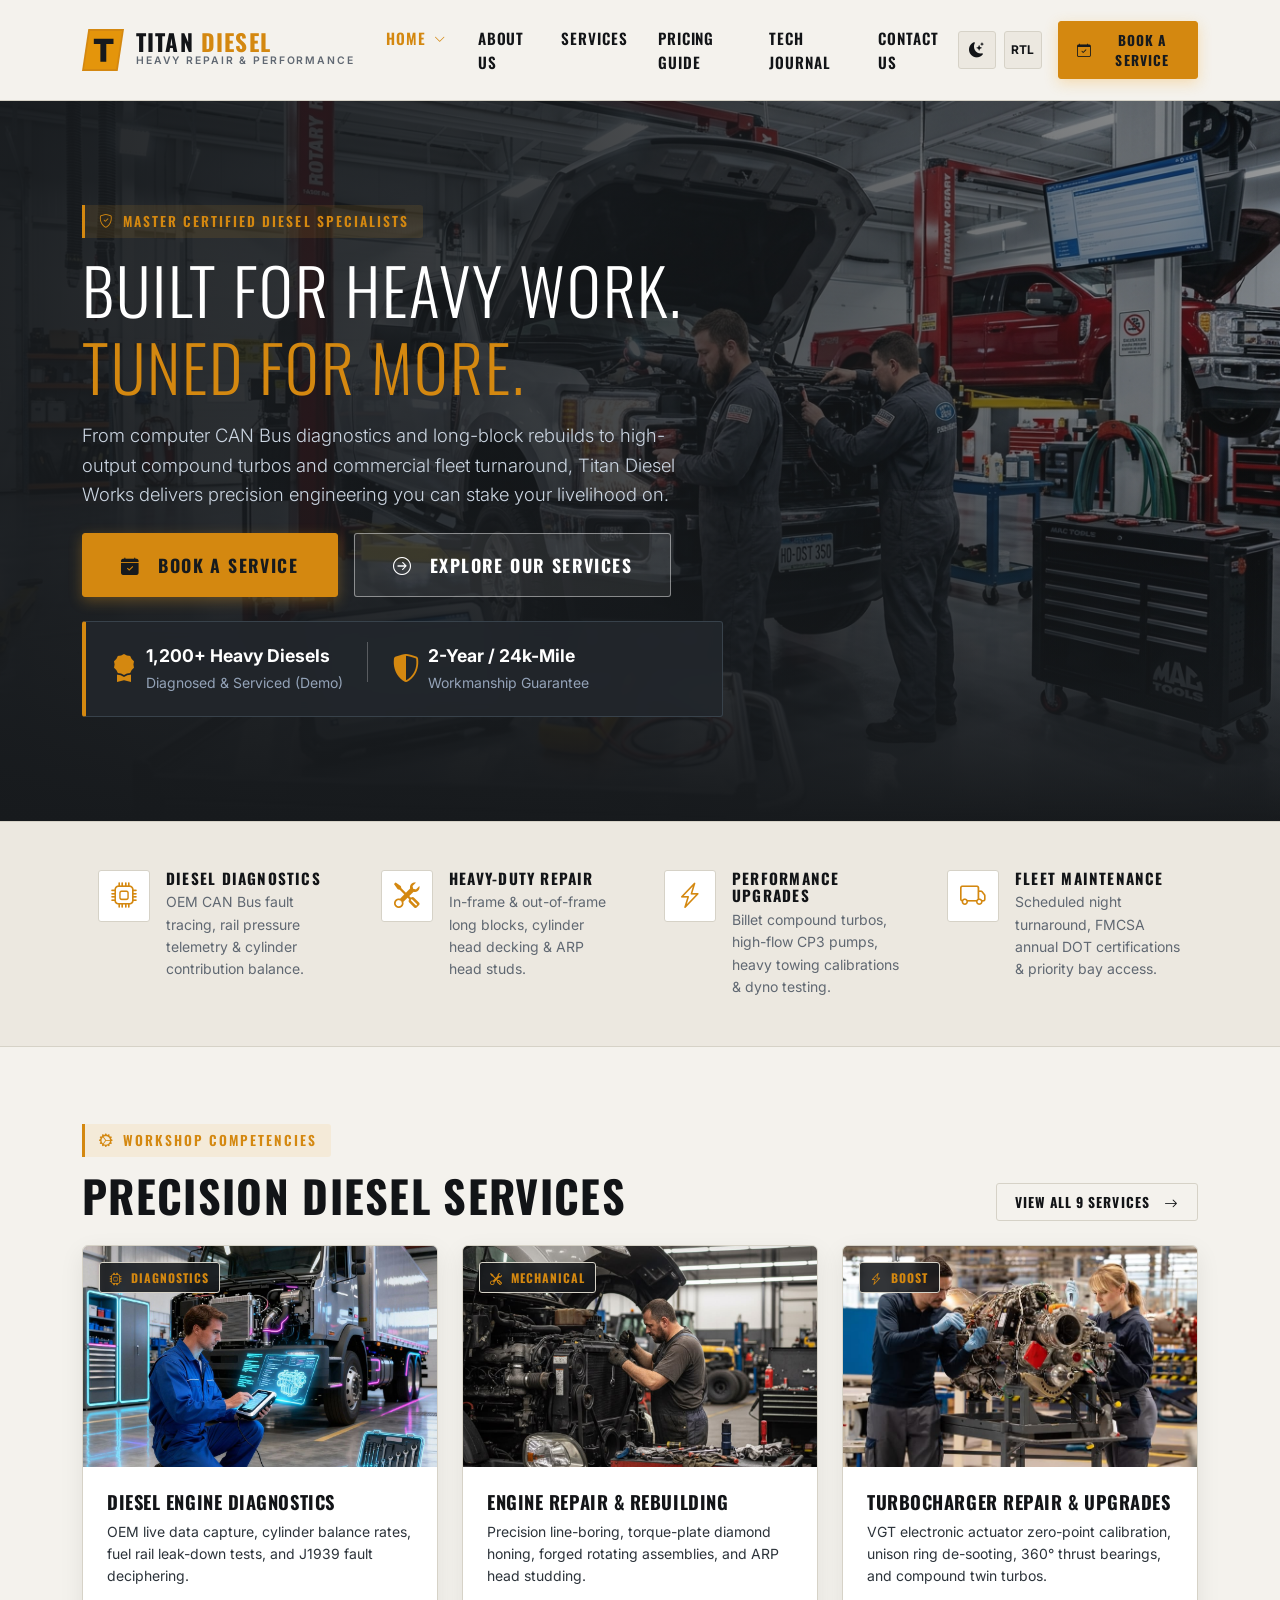
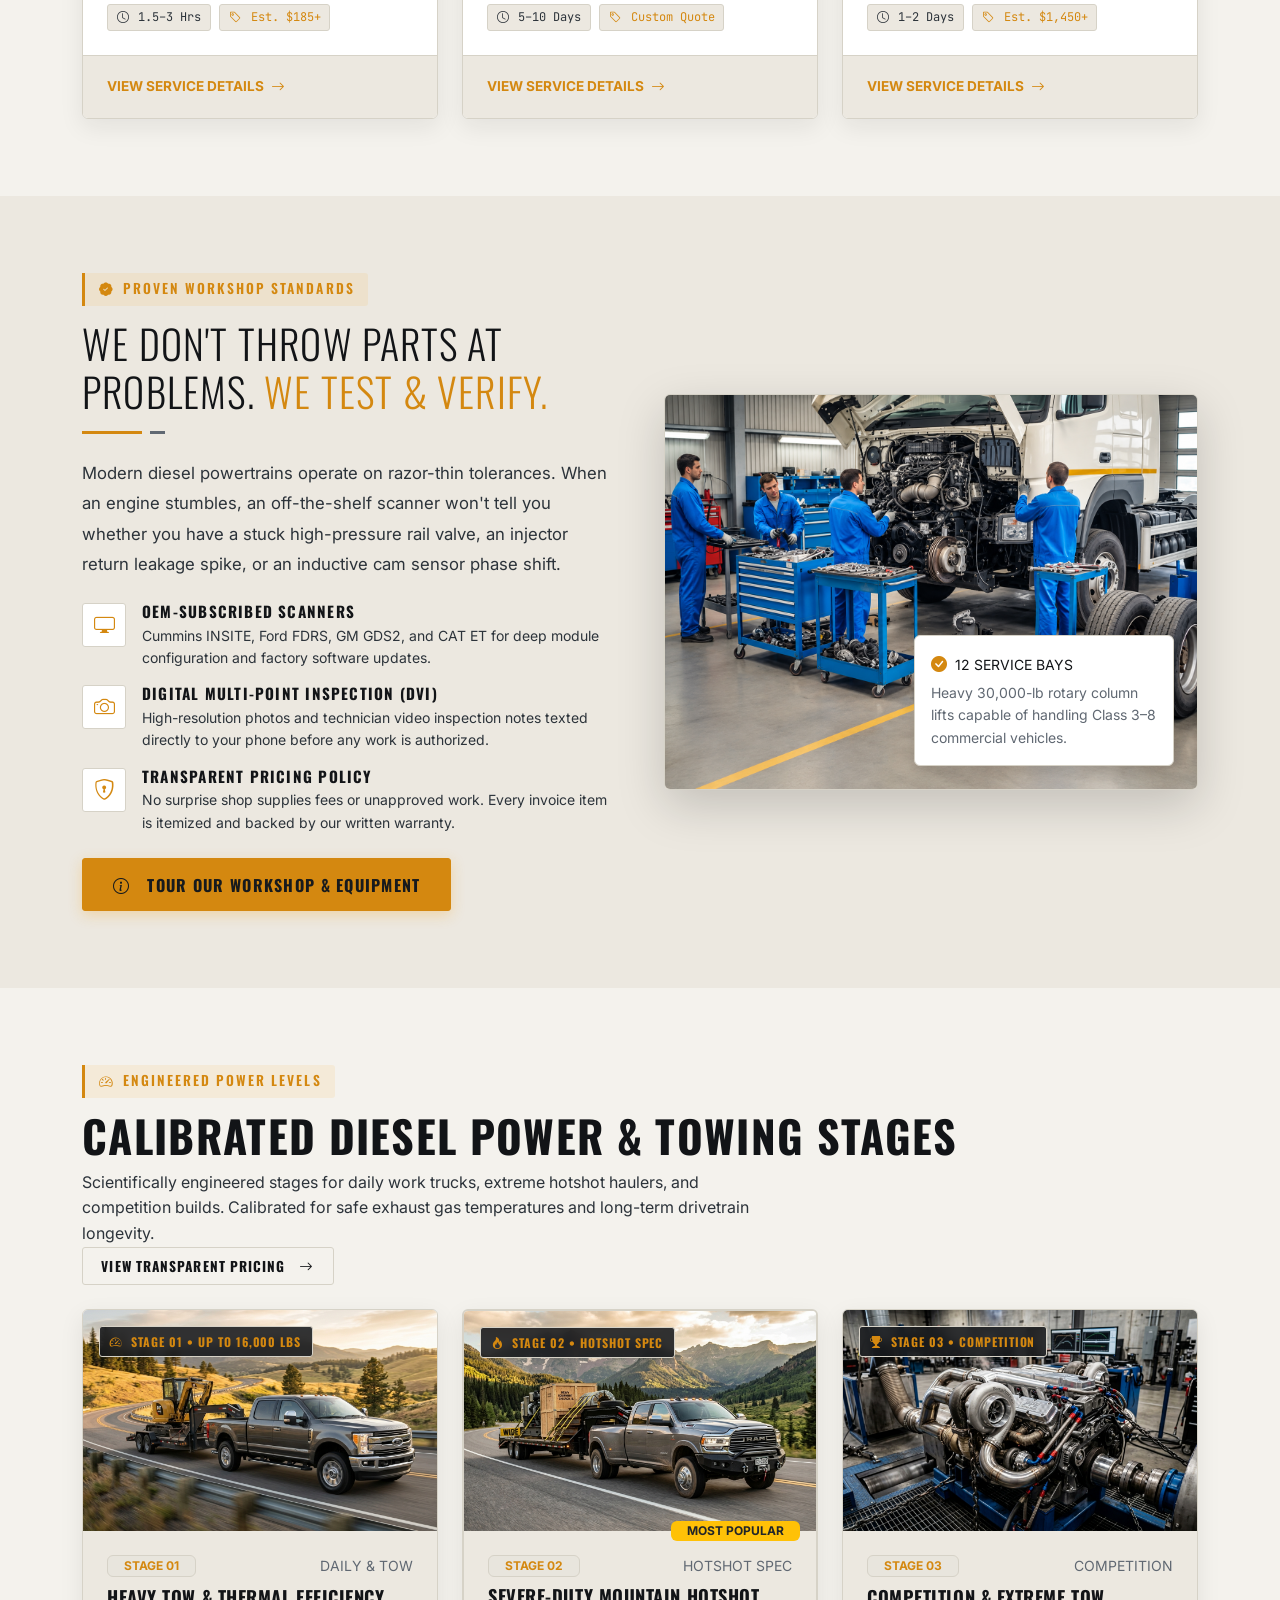
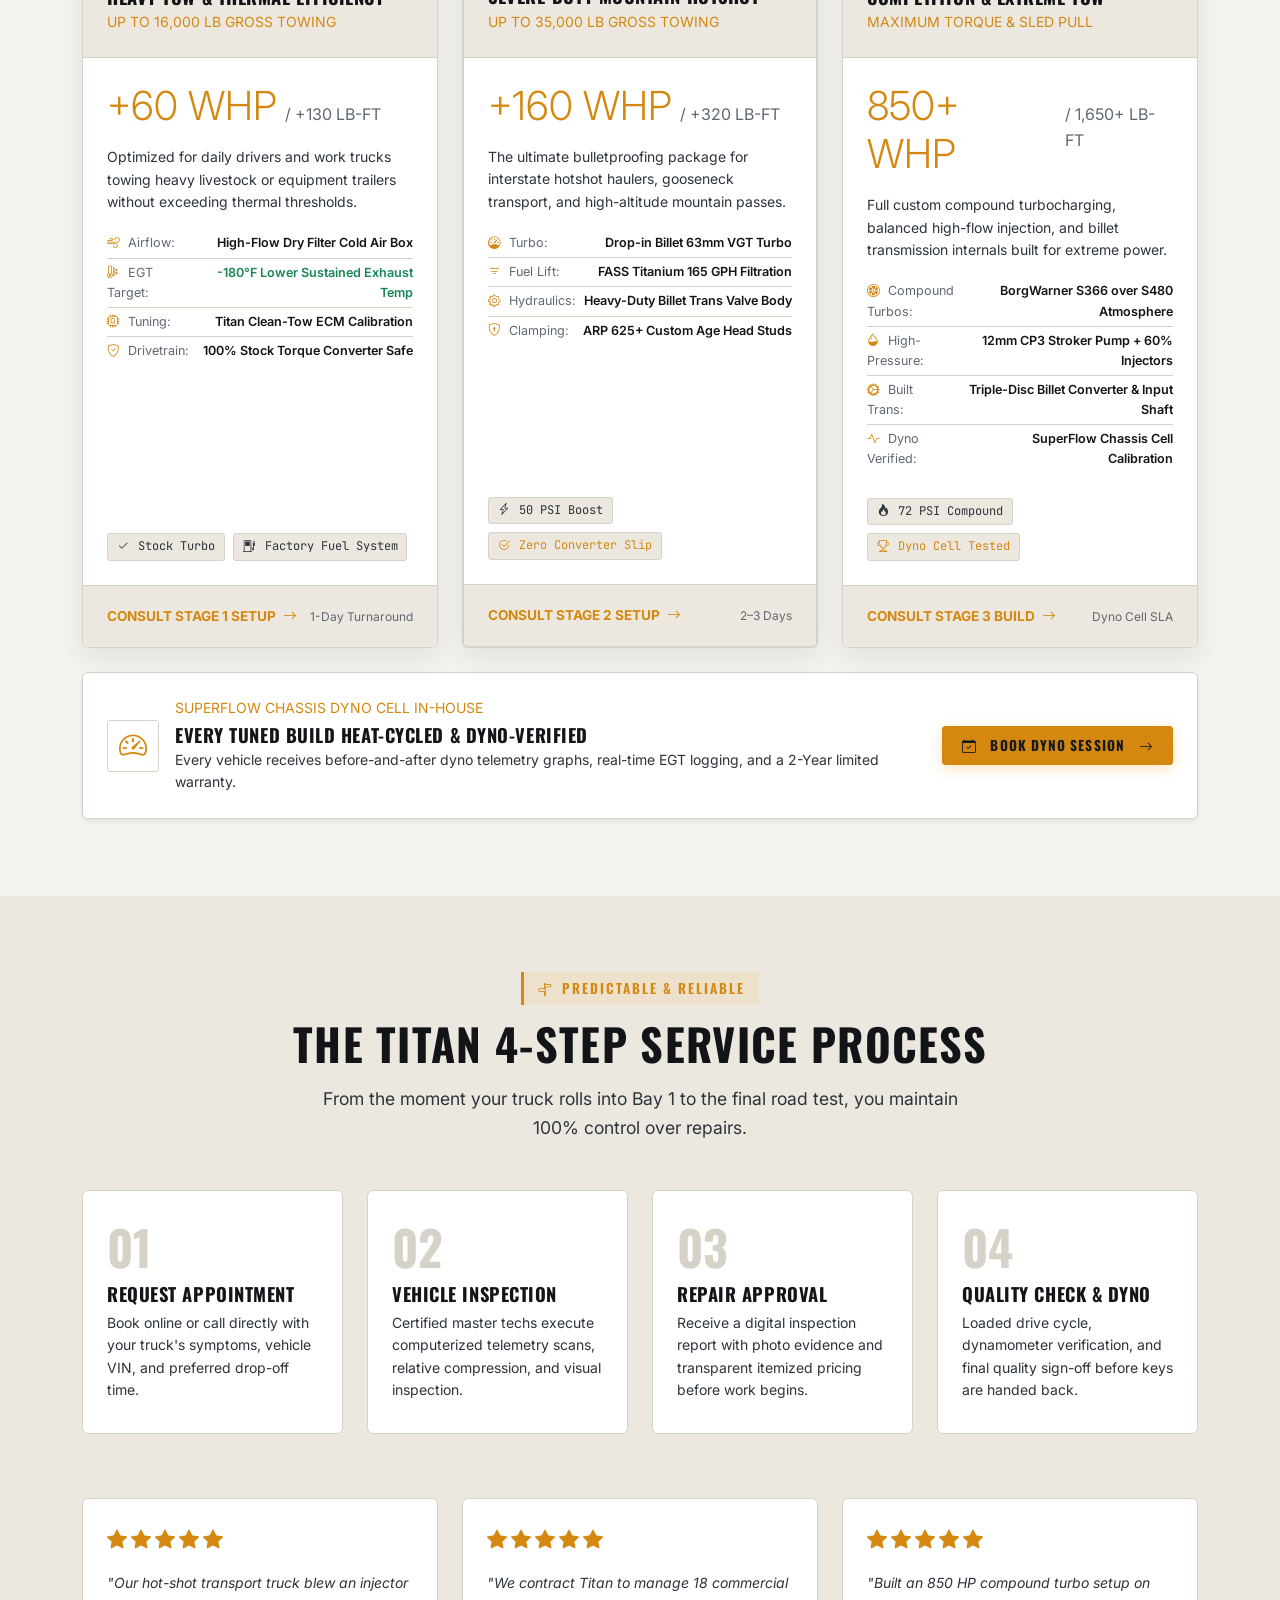
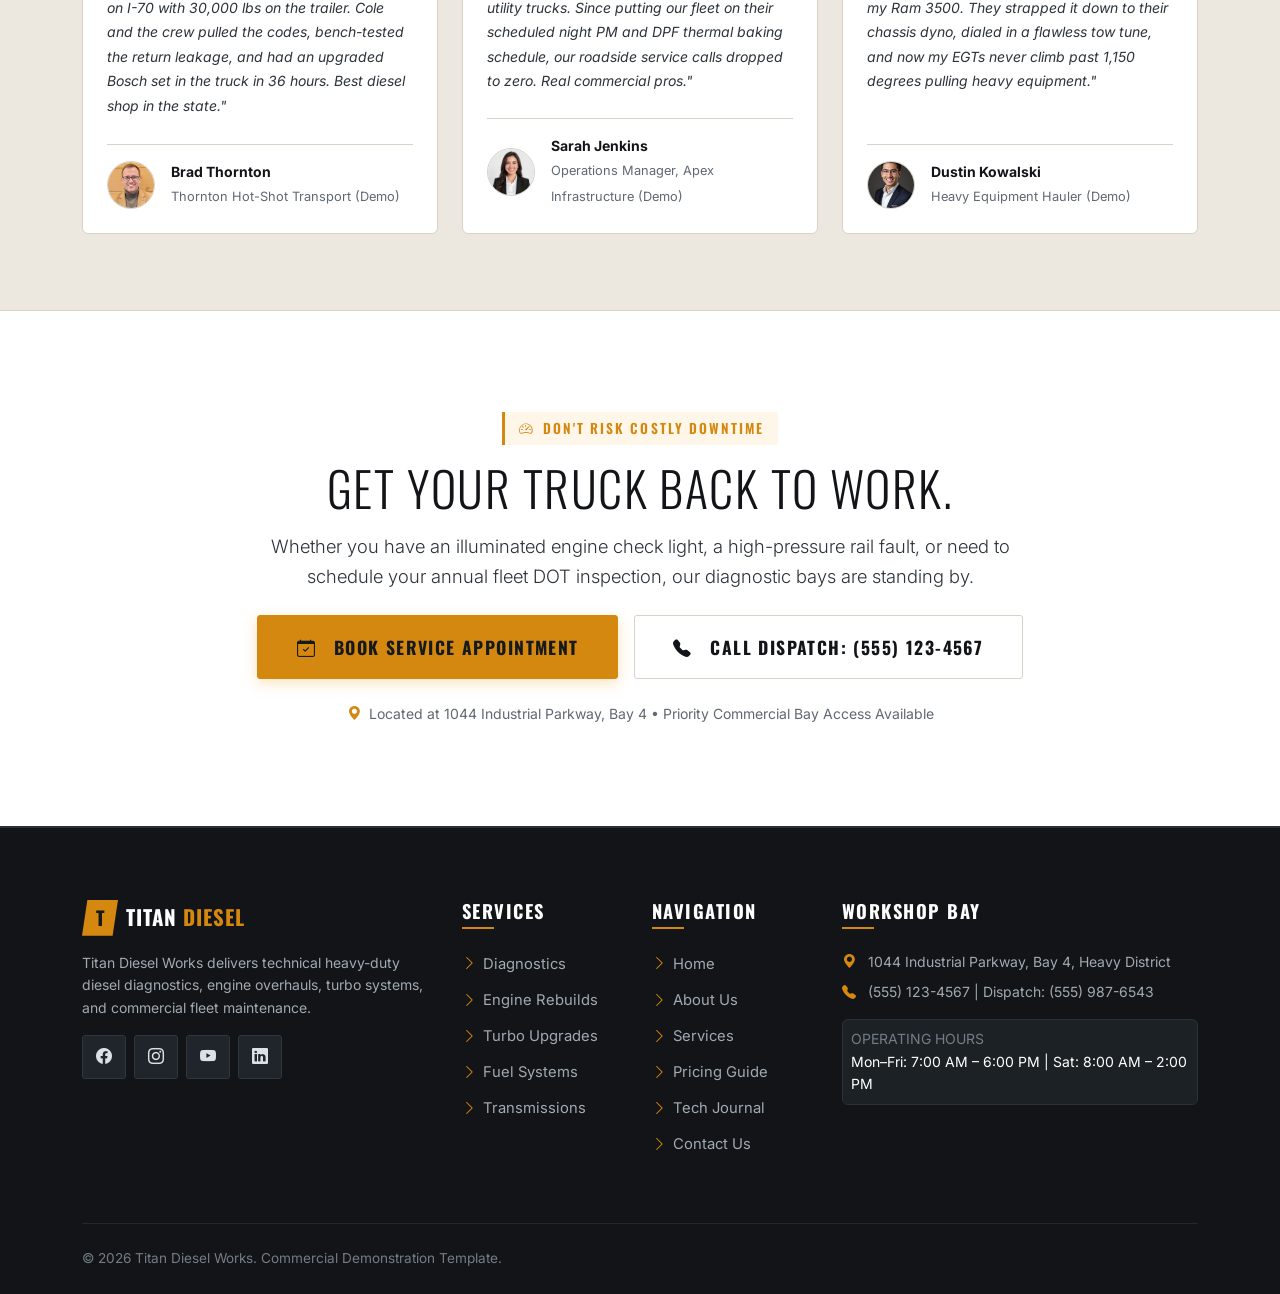
==== index.html @ bb9aba73 "first commit" ====
<!DOCTYPE html>
<html lang="en" dir="ltr" data-theme="dark">
<head>
  <meta charset="UTF-8">
  <meta name="viewport" content="width=device-width, initial-scale=1.0">
  <title>Titan Diesel Works | Heavy-Duty Diesel Repair & Performance Workshop</title>
  <meta name="description" content="Premier heavy-duty diesel repair, computer diagnostics, turbocharger upgrades, engine rebuilding, and commercial fleet maintenance. Built for heavy work, tuned for more.">
  <meta name="keywords" content="diesel truck repair, heavy duty mechanic, Cummins repair, Powerstroke diagnostics, Duramax performance, commercial fleet service, turbo rebuild">
  <link rel="icon" type="image/svg+xml" href="assets/images/branding/titan-diesel-favicon.svg">

  <!-- Open Graph / Meta -->
  <meta property="og:type" content="website">
  <meta property="og:title" content="Titan Diesel Works | Heavy-Duty Diesel Repair & Performance">
  <meta property="og:description" content="Precision diagnostics, heavy engine overhauls, high-output turbo upgrades, and commercial fleet uptime solutions.">
  <meta property="og:image" content="assets/images/hero/hero-home-1.jpg">

  <!-- Google Fonts: Oswald (Headings) & Inter (Body) -->
  <link rel="preconnect" href="https://fonts.googleapis.com">
  <link rel="preconnect" href="https://fonts.gstatic.com" crossorigin>
  <link href="https://fonts.googleapis.com/css2?family=Inter:wght@300;400;500;600;700&family=Oswald:wght@500;600;700;800&family=JetBrains+Mono:wght@400;600&display=swap" rel="stylesheet">

  <!-- Bootstrap 5 & Bootstrap Icons -->
  <link href="https://cdn.jsdelivr.net/npm/bootstrap@5.3.3/dist/css/bootstrap.min.css" rel="stylesheet">
  <link href="https://cdn.jsdelivr.net/npm/bootstrap-icons@1.11.3/font/bootstrap-icons.min.css" rel="stylesheet">

  <!-- Custom Design System Stylesheets -->
  <link rel="stylesheet" href="assets/css/style.css">
  <link rel="stylesheet" href="assets/css/responsive.css">
  <link rel="stylesheet" href="assets/css/rtl.css">
</head>
<body>

  <!-- Main Site Header -->
  <header class="site-header">
    <nav class="navbar navbar-expand-lg navbar-dark py-3">
      <div class="container">
        <!-- Brand Identity -->
        <a class="navbar-brand" href="index.html">
          <img class="brand-mark" src="assets/images/branding/titan-diesel-mark.svg" alt="" width="42" height="42">
          <div class="brand-text">
            <span class="brand-name">TITAN <span>DIESEL</span></span>
            <span class="brand-sub">HEAVY REPAIR & PERFORMANCE</span>
          </div>
        </a>

        <!-- Controls: Theme, RTL & Mobile Hamburger -->
        <div class="d-flex align-items-center gap-2 order-lg-3">
          <div class="nav-controls">
            <button type="button" class="control-btn theme-toggle-btn" aria-label="Toggle Theme" title="Switch Theme">
              <i class="bi bi-sun-fill"></i>
            </button>
            <button type="button" class="control-btn rtl-toggle-btn" aria-label="Toggle Layout Direction" title="Toggle RTL">
              <span class="btn-label font-mono fw-bold" style="font-size: 0.75rem;">RTL</span>
            </button>
          </div>
          <button type="button" class="btn btn-industrial-primary btn-industrial-sm d-none d-lg-inline-flex ms-2 btn-book-service" data-bs-toggle="modal" data-bs-target="#serviceBookingModal">
            <i class="bi bi-calendar-check me-1"></i> Book a Service
          </button>
          <button class="navbar-toggler border-secondary ms-1" type="button" data-bs-toggle="collapse" data-bs-target="#navbarTitanNav" aria-controls="navbarTitanNav" aria-expanded="false" aria-label="Toggle navigation">
            <span class="navbar-toggler-icon"></span>
          </button>
        </div>

        <!-- Navigation Links -->
        <div class="collapse navbar-collapse order-lg-2" id="navbarTitanNav">
          <ul class="navbar-nav mx-auto mb-2 mb-lg-0">
            <li class="nav-item dropdown">
              <a class="nav-link dropdown-toggle active" href="#" role="button" data-bs-toggle="dropdown" aria-expanded="false">
                Home <i class="bi bi-chevron-down nav-chevron ms-1"></i>
              </a>
              <ul class="dropdown-menu">
                <li><a class="dropdown-item active" href="index.html"><i class="bi bi-wrench me-2 text-accent"></i> Home 1: Heavy Diesel Landing</a></li>
                <li><a class="dropdown-item" href="home-2.html"><i class="bi bi-speedometer2 me-2 text-accent"></i> Home 2: Performance & Fleet</a></li>
              </ul>
            </li>
            <li class="nav-item">
              <a class="nav-link" href="about.html">About Us</a>
            </li>
            <li class="nav-item">
              <a class="nav-link" href="services.html">Services</a>
            </li>
            <li class="nav-item">
              <a class="nav-link" href="pricing.html">Pricing Guide</a>
            </li>
            <li class="nav-item">
              <a class="nav-link" href="blog.html">Tech Journal</a>
            </li>
            <li class="nav-item">
              <a class="nav-link" href="contact.html">Contact Us</a>
            </li>
          </ul>
          <div class="mobile-nav-booking d-lg-none">
            <button type="button" class="btn btn-industrial-primary btn-book-service" data-bs-toggle="modal" data-bs-target="#serviceBookingModal">
              <i class="bi bi-calendar-check me-2"></i> Book a Service
            </button>
          </div>
        </div>
      </div>
    </nav>
  </header>

  <main>
    <!-- ========================================================================
         SECTION 1: HERO SECTION
         Full-width workshop backdrop, strong typography, dual CTAs, trust indicator
         ======================================================================== -->
    <section class="hero-section-1">
      <img src="assets/images/hero/hero-home-1.jpg" alt="Titan Diesel Workshop Interior with Heavy Duty Truck on Lift" class="hero-bg-img">
      <div class="hero-bg-overlay"></div>
      <div class="container hero-content">
        <div class="row align-items-center">
          <div class="col-lg-8 col-xl-7">
            <span class="section-tagline"><i class="bi bi-shield-check"></i> Master Certified Diesel Specialists</span>
            <h1 class="display-3 font-heading mb-3">Built for Heavy Work. <span class="text-accent">Tuned for More.</span></h1>
            <p class="lead text-secondary mb-4" style="max-width: 600px; font-size: 1.15rem;">
              From computer CAN Bus diagnostics and long-block rebuilds to high-output compound turbos and commercial fleet turnaround, Titan Diesel Works delivers precision engineering you can stake your livelihood on.
            </p>
            <div class="d-flex flex-wrap gap-3 hero-btn-group mb-4">
              <button type="button" class="btn btn-industrial-primary btn-industrial-lg btn-book-service" data-bs-toggle="modal" data-bs-target="#serviceBookingModal">
                <i class="bi bi-calendar-check-fill me-2"></i> Book a Service
              </button>
              <a href="services.html" class="btn btn-industrial-secondary btn-industrial-lg">
                <i class="bi bi-arrow-right-circle me-2"></i> Explore Our Services
              </a>
            </div>

            <!-- Compact Trust Indicator -->
            <div class="hero-trust-box d-flex flex-wrap align-items-center gap-4">
              <div class="d-flex align-items-center gap-2">
                <i class="bi bi-award-fill text-accent fs-3"></i>
                <div>
                  <strong class="d-block text-primary-theme font-heading" style="font-size: 1.1rem;">1,200+ Heavy Diesels</strong>
                  <span class="text-muted small">Diagnosed & Serviced (Demo)</span>
                </div>
              </div>
              <div class="vr bg-secondary d-none d-sm-block" style="height: 40px;"></div>
              <div class="d-flex align-items-center gap-2">
                <i class="bi bi-shield-shaded text-accent fs-3"></i>
                <div>
                  <strong class="d-block text-primary-theme font-heading" style="font-size: 1.1rem;">2-Year / 24k-Mile</strong>
                  <span class="text-muted small">Workmanship Guarantee</span>
                </div>
              </div>
            </div>
          </div>
        </div>
      </div>
    </section>

    <!-- ========================================================================
         SECTION 2: TRUST & CAPABILITY STRIP
         4 Compact Heavy-Duty Diesel Pillars
         ======================================================================== -->
    <section class="capability-strip">
      <div class="container">
        <div class="row g-3">
          <div class="col-lg-3 col-sm-6">
            <div class="capability-item">
              <div class="capability-icon">
                <i class="bi bi-cpu"></i>
              </div>
              <div>
                <h5 class="h6 font-heading mb-1">Diesel Diagnostics</h5>
                <p class="small text-muted mb-0">OEM CAN Bus fault tracing, rail pressure telemetry & cylinder contribution balance.</p>
              </div>
            </div>
          </div>
          <div class="col-lg-3 col-sm-6">
            <div class="capability-item">
              <div class="capability-icon">
                <i class="bi bi-tools"></i>
              </div>
              <div>
                <h5 class="h6 font-heading mb-1">Heavy-Duty Repair</h5>
                <p class="small text-muted mb-0">In-frame & out-of-frame long blocks, cylinder head decking & ARP head studs.</p>
              </div>
            </div>
          </div>
          <div class="col-lg-3 col-sm-6">
            <div class="capability-item">
              <div class="capability-icon">
                <i class="bi bi-lightning-charge"></i>
              </div>
              <div>
                <h5 class="h6 font-heading mb-1">Performance Upgrades</h5>
                <p class="small text-muted mb-0">Billet compound turbos, high-flow CP3 pumps, heavy towing calibrations & dyno testing.</p>
              </div>
            </div>
          </div>
          <div class="col-lg-3 col-sm-6">
            <div class="capability-item">
              <div class="capability-icon">
                <i class="bi bi-truck"></i>
              </div>
              <div>
                <h5 class="h6 font-heading mb-1">Fleet Maintenance</h5>
                <p class="small text-muted mb-0">Scheduled night turnaround, FMCSA annual DOT certifications & priority bay access.</p>
              </div>
            </div>
          </div>
        </div>
      </div>
    </section>

    <!-- ========================================================================
         SECTION 3: FEATURED SERVICES
         6 Essential Diesel Systems linking to dynamic detail templates
         ======================================================================== -->
    <section class="section-py bg-primary-theme">
      <div class="container">
        <div class="d-flex flex-wrap justify-content-between align-items-end mb-4">
          <div>
            <span class="section-tagline"><i class="bi bi-gear-wide-connected"></i> Workshop Competencies</span>
            <h2 class="section-title mb-0">Precision Diesel Services</h2>
          </div>
          <a href="services.html" class="btn btn-industrial-secondary btn-industrial-sm mt-3 mt-md-0">
            View All 9 Services <i class="bi bi-arrow-right ms-1"></i>
          </a>
        </div>

        <div class="row g-4">
          <!-- Service 1: Diagnostics -->
          <div class="col-lg-4 col-md-6">
            <div class="industrial-card">
              <div class="card-img-wrapper">
                <span class="card-badge"><i class="bi bi-cpu me-1"></i> Diagnostics</span>
                <img src="assets/images/services/diesel-engine-diagnostics.jpg" alt="Diesel Engine Computer Diagnostics" loading="lazy">
              </div>
              <div class="industrial-card-body">
                <h4 class="h5 mb-2">Diesel Engine Diagnostics</h4>
                <p class="small text-secondary mb-3">OEM live data capture, cylinder balance rates, fuel rail leak-down tests, and J1939 fault deciphering.</p>
                <div class="d-flex flex-wrap gap-2 mt-auto">
                  <span class="spec-pill"><i class="bi bi-clock me-1"></i> 1.5–3 Hrs</span>
                  <span class="spec-pill text-accent"><i class="bi bi-tag me-1"></i> Est. $185+</span>
                </div>
              </div>
              <div class="industrial-card-footer">
                <a href="service-details.html?id=engine-diagnostics" class="text-accent fw-bold text-uppercase font-heading" style="font-size: 0.85rem;">
                  View Service Details <i class="bi bi-arrow-right ms-1"></i>
                </a>
              </div>
            </div>
          </div>

          <!-- Service 2: Engine Rebuilding -->
          <div class="col-lg-4 col-md-6">
            <div class="industrial-card">
              <div class="card-img-wrapper">
                <span class="card-badge"><i class="bi bi-tools me-1"></i> Mechanical</span>
                <img src="assets/images/services/heavy-duty-engine-rebuild.jpg" alt="Heavy-Duty Diesel Engine Rebuilding" loading="lazy">
              </div>
              <div class="industrial-card-body">
                <h4 class="h5 mb-2">Engine Repair & Rebuilding</h4>
                <p class="small text-secondary mb-3">Precision line-boring, torque-plate diamond honing, forged rotating assemblies, and ARP head studding.</p>
                <div class="d-flex flex-wrap gap-2 mt-auto">
                  <span class="spec-pill"><i class="bi bi-clock me-1"></i> 5–10 Days</span>
                  <span class="spec-pill text-accent"><i class="bi bi-tag me-1"></i> Custom Quote</span>
                </div>
              </div>
              <div class="industrial-card-footer">
                <a href="service-details.html?id=engine-rebuild" class="text-accent fw-bold text-uppercase font-heading" style="font-size: 0.85rem;">
                  View Service Details <i class="bi bi-arrow-right ms-1"></i>
                </a>
              </div>
            </div>
          </div>

          <!-- Service 3: Turbochargers -->
          <div class="col-lg-4 col-md-6">
            <div class="industrial-card">
              <div class="card-img-wrapper">
                <span class="card-badge"><i class="bi bi-lightning-charge me-1"></i> Boost</span>
                <img src="assets/images/services/turbocharger-performance-upgrade.jpg" alt="Turbocharger Repair and Upgrades" loading="lazy">
              </div>
              <div class="industrial-card-body">
                <h4 class="h5 mb-2">Turbocharger Repair & Upgrades</h4>
                <p class="small text-secondary mb-3">VGT electronic actuator zero-point calibration, unison ring de-sooting, 360° thrust bearings, and compound twin turbos.</p>
                <div class="d-flex flex-wrap gap-2 mt-auto">
                  <span class="spec-pill"><i class="bi bi-clock me-1"></i> 1–2 Days</span>
                  <span class="spec-pill text-accent"><i class="bi bi-tag me-1"></i> Est. $1,450+</span>
                </div>
              </div>
              <div class="industrial-card-footer">
                <a href="service-details.html?id=turbocharger-upgrades" class="text-accent fw-bold text-uppercase font-heading" style="font-size: 0.85rem;">
                  View Service Details <i class="bi bi-arrow-right ms-1"></i>
                </a>
              </div>
            </div>
          </div>
        </div>
      </div>
    </section>

    <!-- ========================================================================
         SECTION 4: WORKSHOP EXPERTISE & INSPECTION SPLIT
         Diagnostic tools, communication protocol, technician standards
         ======================================================================== -->
    <section class="section-py bg-subtle-theme">
      <div class="container">
        <div class="row align-items-center g-5">
          <div class="col-lg-6">
            <span class="section-tagline"><i class="bi bi-patch-check-fill"></i> Proven Workshop Standards</span>
            <h2 class="display-6 font-heading mb-3">We Don't Throw Parts at Problems. <span class="text-accent">We Test & Verify.</span></h2>
            <div class="industrial-divider"></div>
            <p class="text-secondary mb-4" style="font-size: 1.05rem; line-height: 1.8;">
              Modern diesel powertrains operate on razor-thin tolerances. When an engine stumbles, an off-the-shelf scanner won't tell you whether you have a stuck high-pressure rail valve, an injector return leakage spike, or an inductive cam sensor phase shift.
            </p>
            <div class="d-flex flex-column gap-3 mb-4">
              <div class="d-flex align-items-start gap-3">
                <div class="capability-icon" style="width: 44px; height: 44px; min-width: 44px; font-size: 1.3rem;">
                  <i class="bi bi-display"></i>
                </div>
                <div>
                  <h6 class="font-heading mb-1 text-primary-theme">OEM-Subscribed Scanners</h6>
                  <p class="small text-secondary mb-0">Cummins INSITE, Ford FDRS, GM GDS2, and CAT ET for deep module configuration and factory software updates.</p>
                </div>
              </div>
              <div class="d-flex align-items-start gap-3">
                <div class="capability-icon" style="width: 44px; height: 44px; min-width: 44px; font-size: 1.3rem;">
                  <i class="bi bi-camera"></i>
                </div>
                <div>
                  <h6 class="font-heading mb-1 text-primary-theme">Digital Multi-Point Inspection (DVI)</h6>
                  <p class="small text-secondary mb-0">High-resolution photos and technician video inspection notes texted directly to your phone before any work is authorized.</p>
                </div>
              </div>
              <div class="d-flex align-items-start gap-3">
                <div class="capability-icon" style="width: 44px; height: 44px; min-width: 44px; font-size: 1.3rem;">
                  <i class="bi bi-shield-lock"></i>
                </div>
                <div>
                  <h6 class="font-heading mb-1 text-primary-theme">Transparent Pricing Policy</h6>
                  <p class="small text-secondary mb-0">No surprise shop supplies fees or unapproved work. Every invoice item is itemized and backed by our written warranty.</p>
                </div>
              </div>
            </div>
            <a href="about.html" class="btn btn-industrial-primary">
              <i class="bi bi-info-circle me-2"></i> Tour Our Workshop & Equipment
            </a>
          </div>

          <div class="col-lg-6">
            <div class="position-relative">
              <div class="rounded overflow-hidden border border-secondary shadow-lg">
                <img src="assets/images/about/proven-workshop-standards.png" alt="Titan Diesel Proven Workshop Standards" class="img-fluid w-100" style="object-fit: cover; max-height: 480px;">
              </div>
              <div class="position-absolute bottom-0 end-0 m-4 p-3 rounded border border-secondary bg-surface d-none d-sm-block shadow" style="max-width: 260px;">
                <div class="d-flex align-items-center gap-2 mb-1">
                  <i class="bi bi-check-circle-fill text-accent"></i>
                  <span class="font-heading text-uppercase small">12 Service Bays</span>
                </div>
                <p class="small text-muted mb-0">Heavy 30,000-lb rotary column lifts capable of handling Class 3–8 commercial vehicles.</p>
              </div>
            </div>
          </div>
        </div>
      </div>
    </section>

    <!-- ========================================================================
         SECTION 5: 3-STAGE DIESEL POWER & TOWING PACKAGES
         Calibrated stages with power ratings, components, and telemetry
         ======================================================================== -->
    <section class="section-py bg-primary-theme" id="performanceStages">
      <div class="container">
        <div class="d-flex flex-wrap justify-content-between align-items-end mb-4">
          <div>
            <span class="section-tagline"><i class="bi bi-speedometer2"></i> Engineered Power Levels</span>
            <h2 class="section-title mb-0">Calibrated Diesel Power &amp; Towing Stages</h2>
            <p class="text-secondary mt-2 mb-0" style="max-width: 680px;">
              Scientifically engineered stages for daily work trucks, extreme hotshot haulers, and competition builds. Calibrated for safe exhaust gas temperatures and long-term drivetrain longevity.
            </p>
          </div>
          <a href="pricing.html" class="btn btn-industrial-secondary btn-industrial-sm mt-3 mt-md-0">
            View Transparent Pricing <i class="bi bi-arrow-right ms-1"></i>
          </a>
        </div>

        <div class="row g-4">
          <!-- Stage 1: Tow & Efficiency -->
          <div class="col-lg-4 col-md-6">
            <div class="industrial-card h-100 d-flex flex-column">
              <div class="card-img-wrapper">
                <span class="card-badge"><i class="bi bi-speedometer2 me-1"></i> Stage 01 &bull; Up to 16,000 lbs</span>
                <img src="assets/images/projects/stage-1-heavy-tow.jpg" alt="Stage 1 Heavy Tow Diesel Performance" loading="lazy">
              </div>
              <div class="p-4 border-bottom border-secondary bg-subtle">
                <div class="d-flex justify-content-between align-items-center mb-2">
                  <span class="badge bg-secondary border border-secondary text-accent font-mono px-3 py-1">STAGE 01</span>
                  <span class="small font-mono text-muted">DAILY &amp; TOW</span>
                </div>
                <h4 class="h5 mb-1">Heavy Tow &amp; Thermal Efficiency</h4>
                <div class="text-accent small font-heading text-uppercase">Up to 16,000 LB Gross Towing</div>
              </div>

              <div class="industrial-card-body d-flex flex-column flex-grow-1">
                <div class="d-flex align-items-baseline gap-2 mb-3">
                  <span class="display-6 font-heading text-accent">+60 WHP</span>
                  <span class="text-muted font-heading">/ +130 LB-FT</span>
                </div>
                <p class="small text-secondary mb-3">
                  Optimized for daily drivers and work trucks towing heavy livestock or equipment trailers without exceeding thermal thresholds.
                </p>
                
                <div class="spec-list mb-3">
                  <div class="spec-list-item py-1">
                    <span class="spec-label small"><i class="bi bi-wind text-accent me-2"></i>Airflow:</span>
                    <span class="spec-value small">High-Flow Dry Filter Cold Air Box</span>
                  </div>
                  <div class="spec-list-item py-1">
                    <span class="spec-label small"><i class="bi bi-thermometer-snow text-accent me-2"></i>EGT Target:</span>
                    <span class="spec-value small text-success">-180°F Lower Sustained Exhaust Temp</span>
                  </div>
                  <div class="spec-list-item py-1">
                    <span class="spec-label small"><i class="bi bi-cpu text-accent me-2"></i>Tuning:</span>
                    <span class="spec-value small">Titan Clean-Tow ECM Calibration</span>
                  </div>
                  <div class="spec-list-item py-1">
                    <span class="spec-label small"><i class="bi bi-shield-check text-accent me-2"></i>Drivetrain:</span>
                    <span class="spec-value small">100% Stock Torque Converter Safe</span>
                  </div>
                </div>

                <div class="d-flex flex-wrap gap-2 mt-auto pt-2">
                  <span class="spec-pill"><i class="bi bi-check2 me-1"></i> Stock Turbo</span>
                  <span class="spec-pill"><i class="bi bi-fuel-pump me-1"></i> Factory Fuel System</span>
                </div>
              </div>

              <div class="industrial-card-footer">
                <a href="contact.html?service=performance-upgrades" class="text-accent fw-bold text-uppercase font-heading" style="font-size: 0.85rem;">
                  Consult Stage 1 Setup <i class="bi bi-arrow-right ms-1"></i>
                </a>
                <span class="text-muted" style="font-size: 0.75rem;">1-Day Turnaround</span>
              </div>
            </div>
          </div>

          <!-- Stage 2: Severe Duty & Hotshot -->
          <div class="col-lg-4 col-md-6">
            <div class="industrial-card h-100 d-flex flex-column border-accent" style="border-width: 2px;">
              <div class="card-img-wrapper">
                <span class="card-badge"><i class="bi bi-fire me-1"></i> Stage 02 &bull; Hotshot Spec</span>
                <img src="assets/images/projects/stage-2-mountain-hotshot.jpg" alt="Stage 2 Severe-Duty Mountain Hotshot Diesel" loading="lazy">
              </div>
              <div class="p-4 border-bottom border-secondary bg-subtle position-relative">
                <span class="position-absolute top-0 end-0 translate-middle-y badge bg-warning text-dark font-heading text-uppercase me-3 px-3 py-1">
                  Most Popular
                </span>
                <div class="d-flex justify-content-between align-items-center mb-2">
                  <span class="badge bg-secondary border border-secondary text-accent font-mono px-3 py-1">STAGE 02</span>
                  <span class="small font-mono text-muted">HOTSHOT SPEC</span>
                </div>
                <h4 class="h5 mb-1">Severe-Duty Mountain Hotshot</h4>
                <div class="text-accent small font-heading text-uppercase">Up to 35,000 LB Gross Towing</div>
              </div>

              <div class="industrial-card-body d-flex flex-column flex-grow-1">
                <div class="d-flex align-items-baseline gap-2 mb-3">
                  <span class="display-6 font-heading text-accent">+160 WHP</span>
                  <span class="text-muted font-heading">/ +320 LB-FT</span>
                </div>
                <p class="small text-secondary mb-3">
                  The ultimate bulletproofing package for interstate hotshot haulers, gooseneck transport, and high-altitude mountain passes.
                </p>
                
                <div class="spec-list mb-3">
                  <div class="spec-list-item py-1">
                    <span class="spec-label small"><i class="bi bi-speedometer text-accent me-2"></i>Turbo:</span>
                    <span class="spec-value small">Drop-in Billet 63mm VGT Turbo</span>
                  </div>
                  <div class="spec-list-item py-1">
                    <span class="spec-label small"><i class="bi bi-filter text-accent me-2"></i>Fuel Lift:</span>
                    <span class="spec-value small">FASS Titanium 165 GPH Filtration</span>
                  </div>
                  <div class="spec-list-item py-1">
                    <span class="spec-label small"><i class="bi bi-gear text-accent me-2"></i>Hydraulics:</span>
                    <span class="spec-value small">Heavy-Duty Billet Trans Valve Body</span>
                  </div>
                  <div class="spec-list-item py-1">
                    <span class="spec-label small"><i class="bi bi-shield-lock text-accent me-2"></i>Clamping:</span>
                    <span class="spec-value small">ARP 625+ Custom Age Head Studs</span>
                  </div>
                </div>

                <div class="d-flex flex-wrap gap-2 mt-auto pt-2">
                  <span class="spec-pill"><i class="bi bi-lightning-charge me-1"></i> 50 PSI Boost</span>
                  <span class="spec-pill text-accent"><i class="bi bi-check2-circle me-1"></i> Zero Converter Slip</span>
                </div>
              </div>

              <div class="industrial-card-footer">
                <a href="contact.html?service=performance-upgrades" class="text-accent fw-bold text-uppercase font-heading" style="font-size: 0.85rem;">
                  Consult Stage 2 Setup <i class="bi bi-arrow-right ms-1"></i>
                </a>
                <span class="text-muted" style="font-size: 0.75rem;">2–3 Days</span>
              </div>
            </div>
          </div>

          <!-- Stage 3: Competition & Extreme -->
          <div class="col-lg-4 col-md-6">
            <div class="industrial-card h-100 d-flex flex-column">
              <div class="card-img-wrapper">
                <span class="card-badge"><i class="bi bi-trophy-fill me-1"></i> Stage 03 &bull; Competition</span>
                <img src="assets/images/projects/stage-3-competition-extreme.jpg" alt="Stage 3 Competition & Extreme Tow Compound Turbo Diesel" loading="lazy">
              </div>
              <div class="p-4 border-bottom border-secondary bg-subtle">
                <div class="d-flex justify-content-between align-items-center mb-2">
                  <span class="badge bg-secondary border border-secondary text-accent font-mono px-3 py-1">STAGE 03</span>
                  <span class="small font-mono text-muted">COMPETITION</span>
                </div>
                <h4 class="h5 mb-1">Competition &amp; Extreme Tow</h4>
                <div class="text-accent small font-heading text-uppercase">Maximum Torque &amp; Sled Pull</div>
              </div>

              <div class="industrial-card-body d-flex flex-column flex-grow-1">
                <div class="d-flex align-items-baseline gap-2 mb-3">
                  <span class="display-6 font-heading text-accent">850+ WHP</span>
                  <span class="text-muted font-heading">/ 1,650+ LB-FT</span>
                </div>
                <p class="small text-secondary mb-3">
                  Full custom compound turbocharging, balanced high-flow injection, and billet transmission internals built for extreme power.
                </p>
                
                <div class="spec-list mb-3">
                  <div class="spec-list-item py-1">
                    <span class="spec-label small"><i class="bi bi-fan text-accent me-2"></i>Compound Turbos:</span>
                    <span class="spec-value small">BorgWarner S366 over S480 Atmosphere</span>
                  </div>
                  <div class="spec-list-item py-1">
                    <span class="spec-label small"><i class="bi bi-droplet-half text-accent me-2"></i>High-Pressure:</span>
                    <span class="spec-value small">12mm CP3 Stroker Pump + 60% Injectors</span>
                  </div>
                  <div class="spec-list-item py-1">
                    <span class="spec-label small"><i class="bi bi-gear-wide-connected text-accent me-2"></i>Built Trans:</span>
                    <span class="spec-value small">Triple-Disc Billet Converter &amp; Input Shaft</span>
                  </div>
                  <div class="spec-list-item py-1">
                    <span class="spec-label small"><i class="bi bi-activity text-accent me-2"></i>Dyno Verified:</span>
                    <span class="spec-value small">SuperFlow Chassis Cell Calibration</span>
                  </div>
                </div>

                <div class="d-flex flex-wrap gap-2 mt-auto pt-2">
                  <span class="spec-pill"><i class="bi bi-fire me-1"></i> 72 PSI Compound</span>
                  <span class="spec-pill text-accent"><i class="bi bi-trophy me-1"></i> Dyno Cell Tested</span>
                </div>
              </div>

              <div class="industrial-card-footer">
                <a href="contact.html?service=performance-upgrades" class="text-accent fw-bold text-uppercase font-heading" style="font-size: 0.85rem;">
                  Consult Stage 3 Build <i class="bi bi-arrow-right ms-1"></i>
                </a>
                <span class="text-muted" style="font-size: 0.75rem;">Dyno Cell SLA</span>
              </div>
            </div>
          </div>
        </div>

        <!-- SuperFlow Dyno Guarantee Strip -->
        <div class="mt-4 p-3 p-md-4 rounded border border-secondary bg-surface d-flex flex-column flex-lg-row align-items-lg-center justify-content-between gap-3 shadow-sm">
          <div class="d-flex align-items-center gap-3">
            <div class="capability-icon text-accent fs-3 flex-shrink-0">
              <i class="bi bi-speedometer2"></i>
            </div>
            <div>
              <div class="text-accent small font-heading text-uppercase mb-1">SuperFlow Chassis Dyno Cell In-House</div>
              <h5 class="font-heading mb-1">Every Tuned Build Heat-Cycled &amp; Dyno-Verified</h5>
              <p class="small text-secondary mb-0">Every vehicle receives before-and-after dyno telemetry graphs, real-time EGT logging, and a 2-Year limited warranty.</p>
            </div>
          </div>
          <div class="flex-shrink-0">
            <button type="button" class="btn btn-industrial-primary btn-industrial-sm" data-bs-toggle="modal" data-bs-target="#dynoBookingModal">
              <i class="bi bi-calendar-check me-1"></i> Book Dyno Session <i class="bi bi-arrow-right ms-1"></i>
            </button>
          </div>
        </div>
      </div>
    </section>

    <!-- ========================================================================
         SECTION 6: CUSTOMER TESTIMONIALS & 4-STEP SERVICE PROCESS
         Realistic demo endorsements and straightforward workshop flow
         ======================================================================== -->
    <section class="section-py bg-subtle-theme">
      <div class="container">
        <!-- 4-Step Process -->
        <div class="section-header text-center mb-5">
          <span class="section-tagline"><i class="bi bi-signpost-split"></i> Predictable & Reliable</span>
          <h2 class="section-title">The Titan 4-Step Service Process</h2>
          <p class="section-description mx-auto">From the moment your truck rolls into Bay 1 to the final road test, you maintain 100% control over repairs.</p>
        </div>

        <div class="row g-4 mb-5">
          <div class="col-lg-3 col-sm-6">
            <div class="process-step-item">
              <div class="step-number">01</div>
              <h5 class="font-heading mb-2">Request Appointment</h5>
              <p class="small text-secondary mb-0">Book online or call directly with your truck's symptoms, vehicle VIN, and preferred drop-off time.</p>
            </div>
          </div>
          <div class="col-lg-3 col-sm-6">
            <div class="process-step-item">
              <div class="step-number">02</div>
              <h5 class="font-heading mb-2">Vehicle Inspection</h5>
              <p class="small text-secondary mb-0">Certified master techs execute computerized telemetry scans, relative compression, and visual inspection.</p>
            </div>
          </div>
          <div class="col-lg-3 col-sm-6">
            <div class="process-step-item">
              <div class="step-number">03</div>
              <h5 class="font-heading mb-2">Repair Approval</h5>
              <p class="small text-secondary mb-0">Receive a digital inspection report with photo evidence and transparent itemized pricing before work begins.</p>
            </div>
          </div>
          <div class="col-lg-3 col-sm-6">
            <div class="process-step-item">
              <div class="step-number">04</div>
              <h5 class="font-heading mb-2">Quality Check & Dyno</h5>
              <p class="small text-secondary mb-0">Loaded drive cycle, dynamometer verification, and final quality sign-off before keys are handed back.</p>
            </div>
          </div>
        </div>

        <!-- Realistic Testimonials -->
        <div class="row g-4 pt-3">
          <div class="col-lg-4">
            <div class="p-4 rounded border border-secondary bg-surface h-100 d-flex flex-column">
              <div class="text-accent mb-3 fs-5 d-flex gap-1">
                <i class="bi bi-star-fill"></i><i class="bi bi-star-fill"></i><i class="bi bi-star-fill"></i><i class="bi bi-star-fill"></i><i class="bi bi-star-fill"></i>
              </div>
              <p class="small text-secondary fst-italic mb-4 flex-grow-1" style="line-height: 1.75;">
                "Our hot-shot transport truck blew an injector on I-70 with 30,000 lbs on the trailer. Cole and the crew pulled the codes, bench-tested the return leakage, and had an upgraded Bosch set in the truck in 36 hours. Best diesel shop in the state."
              </p>
              <div class="mt-auto d-flex align-items-center gap-3 pt-3 border-top border-secondary">
                <img src="assets/images/testimonials/brad-thornton.jpg" alt="Brad Thornton" class="rounded-circle border border-secondary" width="48" height="48" style="object-fit: cover;">
                <div>
                  <strong class="d-block small text-primary-theme">Brad Thornton</strong>
                  <span class="text-muted small" style="font-size: 0.8rem;">Thornton Hot-Shot Transport (Demo)</span>
                </div>
              </div>
            </div>
          </div>

          <div class="col-lg-4">
            <div class="p-4 rounded border border-secondary bg-surface h-100 d-flex flex-column">
              <div class="text-accent mb-3 fs-5 d-flex gap-1">
                <i class="bi bi-star-fill"></i><i class="bi bi-star-fill"></i><i class="bi bi-star-fill"></i><i class="bi bi-star-fill"></i><i class="bi bi-star-fill"></i>
              </div>
              <p class="small text-secondary fst-italic mb-4 flex-grow-1" style="line-height: 1.75;">
                "We contract Titan to manage 18 commercial utility trucks. Since putting our fleet on their scheduled night PM and DPF thermal baking schedule, our roadside service calls dropped to zero. Real commercial pros."
              </p>
              <div class="mt-auto d-flex align-items-center gap-3 pt-3 border-top border-secondary">
                <img src="assets/images/testimonials/sarah-jenkins.jpg" alt="Sarah Jenkins" class="rounded-circle border border-secondary" width="48" height="48" style="object-fit: cover;">
                <div>
                  <strong class="d-block small text-primary-theme">Sarah Jenkins</strong>
                  <span class="text-muted small" style="font-size: 0.8rem;">Operations Manager, Apex Infrastructure (Demo)</span>
                </div>
              </div>
            </div>
          </div>

          <div class="col-lg-4">
            <div class="p-4 rounded border border-secondary bg-surface h-100 d-flex flex-column">
              <div class="text-accent mb-3 fs-5 d-flex gap-1">
                <i class="bi bi-star-fill"></i><i class="bi bi-star-fill"></i><i class="bi bi-star-fill"></i><i class="bi bi-star-fill"></i><i class="bi bi-star-fill"></i>
              </div>
              <p class="small text-secondary fst-italic mb-4 flex-grow-1" style="line-height: 1.75;">
                "Built an 850 HP compound turbo setup on my Ram 3500. They strapped it down to their chassis dyno, dialed in a flawless tow tune, and now my EGTs never climb past 1,150 degrees pulling heavy equipment."
              </p>
              <div class="mt-auto d-flex align-items-center gap-3 pt-3 border-top border-secondary">
                <img src="assets/images/testimonials/dustin-kowalski.jpg" alt="Dustin Kowalski" class="rounded-circle border border-secondary" width="48" height="48" style="object-fit: cover;">
                <div>
                  <strong class="d-block small text-primary-theme">Dustin Kowalski</strong>
                  <span class="text-muted small" style="font-size: 0.8rem;">Heavy Equipment Hauler (Demo)</span>
                </div>
              </div>
            </div>
          </div>
        </div>
      </div>
    </section>

    <!-- ========================================================================
         SECTION 7: FINAL CONVERSION SECTION
         Heavy dark industrial panel, strong action prompt, direct booking
         ======================================================================== -->
    <section class="section-py bg-secondary-theme border-top border-secondary text-center position-relative overflow-hidden">
      <div class="container position-relative" style="z-index: 2;">
        <div class="py-4" style="max-width: 800px; margin: 0 auto;">
          <span class="section-tagline"><i class="bi bi-speedometer2"></i> Don't Risk Costly Downtime</span>
          <h2 class="display-5 font-heading mb-3">Get Your Truck Back to Work.</h2>
          <p class="lead text-secondary mb-4" style="font-size: 1.15rem;">
            Whether you have an illuminated engine check light, a high-pressure rail fault, or need to schedule your annual fleet DOT inspection, our diagnostic bays are standing by.
          </p>
          <div class="d-flex flex-wrap justify-content-center gap-3">
            <button type="button" class="btn btn-industrial-primary btn-industrial-lg btn-book-service" data-bs-toggle="modal" data-bs-target="#serviceBookingModal">
              <i class="bi bi-calendar-check me-2"></i> Book Service Appointment
            </button>
            <a href="tel:5551234567" class="btn btn-industrial-secondary btn-industrial-lg">
              <i class="bi bi-telephone-fill me-2"></i> Call Dispatch: (555) 123-4567
            </a>
          </div>
          <div class="mt-4 text-muted small">
            <i class="bi bi-geo-alt-fill text-accent me-1"></i> Located at 1044 Industrial Parkway, Bay 4 • Priority Commercial Bay Access Available
          </div>
        </div>
      </div>
    </section>
  </main>

  <!-- ========================================================================
       SHARED SITE FOOTER
       ======================================================================== -->
  <footer class="site-footer">
    <div class="container">
      <div class="row g-4">
        <div class="col-lg-4 col-md-6 footer-col">
          <div class="d-flex align-items-center gap-2 mb-3">
            <div class="brand-mark" style="width: 36px; height: 36px; font-size: 1.2rem;">T</div>
            <span class="brand-name" style="font-size: 1.3rem;">TITAN <span>DIESEL</span></span>
          </div>
          <p class="small text-secondary mb-3">
            Titan Diesel Works delivers technical heavy-duty diesel diagnostics, engine overhauls, turbo systems, and commercial fleet maintenance.
          </p>
          <div class="d-flex align-items-center gap-2">
            <a href="https://www.facebook.com" target="_blank" rel="noopener noreferrer" class="btn-icon-square" aria-label="Facebook"><i class="bi bi-facebook"></i></a>
            <a href="https://www.instagram.com" target="_blank" rel="noopener noreferrer" class="btn-icon-square" aria-label="Instagram"><i class="bi bi-instagram"></i></a>
            <a href="https://www.youtube.com" target="_blank" rel="noopener noreferrer" class="btn-icon-square" aria-label="YouTube"><i class="bi bi-youtube"></i></a>
            <a href="https://www.linkedin.com" target="_blank" rel="noopener noreferrer" class="btn-icon-square" aria-label="LinkedIn"><i class="bi bi-linkedin"></i></a>
          </div>
        </div>

        <div class="col-lg-2 col-md-6 footer-col">
          <h5 class="footer-title">Services</h5>
          <ul class="footer-links">
            <li><a href="service-details.html?id=engine-diagnostics"><i class="bi bi-chevron-right text-accent"></i> Diagnostics</a></li>
            <li><a href="service-details.html?id=engine-rebuild"><i class="bi bi-chevron-right text-accent"></i> Engine Rebuilds</a></li>
            <li><a href="service-details.html?id=turbocharger-upgrades"><i class="bi bi-chevron-right text-accent"></i> Turbo Upgrades</a></li>
            <li><a href="service-details.html?id=fuel-injection"><i class="bi bi-chevron-right text-accent"></i> Fuel Systems</a></li>
            <li><a href="service-details.html?id=transmission-drivetrain"><i class="bi bi-chevron-right text-accent"></i> Transmissions</a></li>
          </ul>
        </div>

        <div class="col-lg-2 col-md-6 footer-col">
          <h5 class="footer-title">Navigation</h5>
          <ul class="footer-links">
            <li><a href="index.html"><i class="bi bi-chevron-right text-accent"></i> Home</a></li>
            <li><a href="about.html"><i class="bi bi-chevron-right text-accent"></i> About Us</a></li>
            <li><a href="services.html"><i class="bi bi-chevron-right text-accent"></i> Services</a></li>
            <li><a href="pricing.html"><i class="bi bi-chevron-right text-accent"></i> Pricing Guide</a></li>
            <li><a href="blog.html"><i class="bi bi-chevron-right text-accent"></i> Tech Journal</a></li>
            <li><a href="contact.html"><i class="bi bi-chevron-right text-accent"></i> Contact Us</a></li>
          </ul>
        </div>

        <div class="col-lg-4 col-md-6 footer-col">
          <h5 class="footer-title">Workshop Bay</h5>
          <p class="small text-secondary mb-2">
            <i class="bi bi-geo-alt-fill text-accent me-2"></i> 1044 Industrial Parkway, Bay 4, Heavy District
          </p>
          <p class="small text-secondary mb-2">
            <i class="bi bi-telephone-fill text-accent me-2"></i> (555) 123-4567 | Dispatch: (555) 987-6543
          </p>
          <div class="p-2 rounded bg-subtle border border-secondary mt-3">
            <span class="d-block small text-muted font-heading text-uppercase">Operating Hours</span>
            <span class="small text-primary-theme d-block">Mon–Fri: 7:00 AM – 6:00 PM | Sat: 8:00 AM – 2:00 PM</span>
          </div>
        </div>
      </div>

      <div class="footer-bottom d-flex flex-wrap justify-content-between align-items-center gap-2">
        <div>
          &copy; <span class="current-year">2026</span> Titan Diesel Works. Commercial Demonstration Template.
        </div>
      </div>
    </div>
  </footer>

  <!-- Scripts -->
  <script src="https://cdn.jsdelivr.net/npm/bootstrap@5.3.3/dist/js/bootstrap.bundle.min.js"></script>
  <script src="assets/js/theme.js"></script>
  <script src="assets/js/rtl.js"></script>
  <script src="assets/js/navigation.js"></script>
  <script src="assets/js/forms.js"></script>
  <script src="assets/js/main.js"></script>
</body>
</html>
---- assets/css/style.css ----
/* ==========================================================================
   TITAN DIESEL REPAIR & PERFORMANCE - DESIGN SYSTEM & MASTER STYLESHEET
   Industrial Automotive Aesthetic: Rugged, Powerful, Precision-Engineered
   ========================================================================== */

/* --------------------------------------------------------------------------
   1. ROOT VARIABLES & THEME DEFINITIONS
   -------------------------------------------------------------------------- */
:root {
  /* Typography */
  --font-heading: 'Oswald', 'Barlow Condensed', -apple-system, BlinkMacSystemFont, "Segoe UI", Roboto, sans-serif;
  --font-body: 'Inter', -apple-system, BlinkMacSystemFont, "Segoe UI", Roboto, sans-serif;
  --font-mono: 'JetBrains Mono', 'Fira Code', SFMono-Regular, Menlo, Monaco, Consolas, monospace;

  /* Industrial Palette Base */
  --color-charcoal-black: #171A1D;
  --color-deep-graphite: #22272C;
  --color-surface-elevated: #2B3238;
  --color-surface-hover: #343C44;
  --color-steel-gray: #737D86;
  --color-light-steel: #A0AAB3;
  --color-warm-offwhite: #F4F2ED;
  --color-performance-amber: #F5A623;
  --color-amber-hover: #E09415;
  --color-amber-glow: rgba(245, 166, 35, 0.25);
  --color-amber-subtle: rgba(245, 166, 35, 0.1);
  --color-industrial-red: #B9382F;
  --color-red-subtle: rgba(185, 56, 47, 0.15);
  --color-success: #2E8B57;
  --color-success-subtle: rgba(46, 139, 87, 0.15);
  --color-pure-white: #FFFFFF;

  /* Default Theme: Dark (Industrial Workshop Aesthetic) */
  --bg-primary: #171A1D;
  --bg-secondary: #22272C;
  --bg-surface: #262D33;
  --bg-elevated: #2F373F;
  --bg-subtle: #1C2125;
  --bg-input: #1B2024;
  
  --text-primary: #FFFFFF;
  --text-secondary: #DCE1E6;
  --text-muted: #A6B0BA;
  --text-inverse: #171A1D;
  
  --border-color: #38424B;
  --border-light: #2A3138;
  --border-focus: #F5A623;
  --border-accent: rgba(245, 166, 35, 0.45);
  
  --accent-color: #F5A623;
  --accent-hover: #E09415;
  --accent-contrast: #171A1D;
  
  --card-shadow: 0 10px 30px rgba(0, 0, 0, 0.4);
  --card-shadow-hover: 0 18px 40px rgba(0, 0, 0, 0.6), 0 0 20px rgba(245, 166, 35, 0.12);
  --header-bg: rgba(23, 26, 29, 0.96);
  --footer-bg: #121417;

  /* Layout & Geometry */
  --radius-sm: 3px;
  --radius-md: 6px;
  --radius-lg: 10px;
  --transition-fast: 0.15s ease-in-out;
  --transition-normal: 0.25s ease-in-out;
  --transition-smooth: 0.4s cubic-bezier(0.16, 1, 0.3, 1);
  --section-padding-y: clamp(3.5rem, 6vw, 6rem);
}

/* Light Mode Overrides */
[data-theme="light"] {
  --bg-primary: #F4F2ED;
  --bg-secondary: #FFFFFF;
  --bg-surface: #FFFFFF;
  --bg-elevated: #E8E5DD;
  --bg-subtle: #ECE8E0;
  --bg-input: #FFFFFF;
  
  --text-primary: #121417;
  --text-secondary: #2C333A;
  --text-muted: #606872;
  --text-inverse: #FFFFFF;
  
  --border-color: #D6D2C7;
  --border-light: #E4E0D6;
  --border-focus: #D48810;
  --border-accent: rgba(212, 136, 16, 0.45);
  
  --accent-color: #D48810;
  --accent-hover: #B87309;
  --accent-contrast: #FFFFFF;
  
  --card-shadow: 0 8px 24px rgba(23, 26, 29, 0.08);
  --card-shadow-hover: 0 16px 36px rgba(23, 26, 29, 0.14), 0 0 15px rgba(212, 136, 16, 0.15);
  --header-bg: rgba(244, 242, 237, 0.98);
  --footer-bg: #121417; /* Keep footer dark & solid for strong industrial anchoring */
}

/* --------------------------------------------------------------------------
   2. GLOBAL RESET & BASE STYLES
   -------------------------------------------------------------------------- */
*, *::before, *::after {
  box-sizing: border-box;
}

html {
  scroll-behavior: smooth;
  font-size: 16px;
}

body {
  font-family: var(--font-body);
  background-color: var(--bg-primary);
  color: var(--text-primary);
  line-height: 1.6;
  margin: 0;
  padding: 0;
  overflow-x: hidden;
  transition: background-color var(--transition-normal), color var(--transition-normal);
  -webkit-font-smoothing: antialiased;
}

/* Custom Scrollbar */
::-webkit-scrollbar {
  width: 10px;
  height: 10px;
}
::-webkit-scrollbar-track {
  background: var(--bg-primary);
}
::-webkit-scrollbar-thumb {
  background: var(--border-color);
  border-radius: var(--radius-sm);
  border: 2px solid var(--bg-primary);
}
::-webkit-scrollbar-thumb:hover {
  background: var(--accent-color);
}

/* --------------------------------------------------------------------------
   3. TYPOGRAPHY & INDUSTRIAL HEADINGS
   -------------------------------------------------------------------------- */
h1, h2, h3, h4, h5, h6,
.h1, .h2, .h3, .h4, .h5, .h6 {
  font-family: var(--font-heading);
  font-weight: 700;
  letter-spacing: 0.03em;
  text-transform: uppercase;
  color: var(--text-primary);
  line-height: 1.15;
  margin-bottom: 0.75rem;
}

h1, .h1 { font-size: clamp(2.3rem, 4.8vw, 3.8rem); font-weight: 800; }
h2, .h2 { font-size: clamp(1.8rem, 3.5vw, 2.75rem); }
h3, .h3 { font-size: clamp(1.4rem, 2.5vw, 2rem); }
h4, .h4 { font-size: clamp(1.15rem, 1.8vw, 1.45rem); }
h5, .h5 { font-size: 1.15rem; }
h6, .h6 { font-size: 0.95rem; letter-spacing: 0.08em; }

p {
  margin-bottom: 1.25rem;
  color: var(--text-secondary);
}

a {
  color: var(--accent-color);
  text-decoration: none;
  transition: color var(--transition-fast);
}
a:hover {
  color: var(--accent-hover);
}

.text-accent {
  color: var(--accent-color) !important;
}

.text-primary,
.text-primary-theme {
  color: var(--text-primary) !important;
}

.text-secondary,
.text-secondary-theme {
  color: var(--text-secondary) !important;
}

.text-muted,
.text-muted-theme {
  color: var(--text-muted) !important;
}

.lead {
  color: var(--text-secondary);
}

.bg-surface {
  background-color: var(--bg-surface) !important;
}

.bg-subtle,
.bg-subtle-theme {
  background-color: var(--bg-subtle) !important;
}

.bg-secondary,
.bg-secondary-theme {
  background-color: var(--bg-secondary) !important;
}

.bg-elevated {
  background-color: var(--bg-elevated) !important;
}

.border-secondary {
  border-color: var(--border-color) !important;
}

.border-light {
  border-color: var(--border-light) !important;
}

.badge.bg-secondary {
  background-color: var(--bg-elevated) !important;
  border: 1px solid var(--border-color) !important;
  color: var(--text-primary) !important;
}

.badge.bg-secondary.text-accent {
  color: var(--accent-color) !important;
}

.btn-industrial-secondary.active,
.service-filter-pill.active,
.project-filter-pill.active,
.blog-filter-pill.active {
  background-color: var(--accent-color) !important;
  color: #171A1D !important;
  border-color: var(--accent-color) !important;
  font-weight: 700;
}

/* Section Header Component */
.section-header {
  margin-bottom: clamp(2rem, 4vw, 3.5rem);
}
.section-tagline {
  display: inline-flex;
  align-items: center;
  gap: 0.5rem;
  font-family: var(--font-heading);
  font-size: 0.85rem;
  font-weight: 600;
  text-transform: uppercase;
  letter-spacing: 0.15em;
  color: var(--accent-color);
  background-color: var(--color-amber-subtle);
  border-left: 3px solid var(--accent-color);
  padding: 0.35rem 0.85rem;
  margin-bottom: 0.85rem;
  border-radius: 0 var(--radius-sm) var(--radius-sm) 0;
}
.section-title {
  margin-bottom: 1rem;
}
.section-description {
  font-size: 1.1rem;
  max-width: 680px;
  color: var(--text-secondary);
}

/* Mechanical Slash / Accent Bar */
.industrial-divider {
  height: 3px;
  width: 60px;
  background-color: var(--accent-color);
  margin-bottom: 1.5rem;
  position: relative;
}
.industrial-divider::after {
  content: '';
  position: absolute;
  left: 68px;
  top: 0;
  width: 15px;
  height: 3px;
  background-color: var(--text-muted);
}

/* --------------------------------------------------------------------------
   4. BUTTONS & INDUSTRIAL CALL TO ACTIONS
   -------------------------------------------------------------------------- */
.btn-industrial-primary {
  display: inline-flex;
  align-items: center;
  justify-content: center;
  gap: 0.6rem;
  font-family: var(--font-heading);
  font-size: 1rem;
  font-weight: 700;
  letter-spacing: 0.08em;
  text-transform: uppercase;
  padding: 0.85rem 1.85rem;
  background-color: var(--accent-color);
  color: #171A1D;
  border: 1px solid var(--accent-color);
  border-radius: var(--radius-sm);
  position: relative;
  overflow: hidden;
  transition: all var(--transition-fast);
  cursor: pointer;
  box-shadow: 0 4px 14px rgba(245, 166, 35, 0.3);
}
.btn-industrial-primary:hover,
.btn-industrial-primary:focus {
  background-color: var(--accent-hover);
  border-color: var(--accent-hover);
  color: #171A1D;
  transform: translateY(-2px);
  box-shadow: 0 6px 20px rgba(245, 166, 35, 0.45);
}

.btn-industrial-secondary {
  display: inline-flex;
  align-items: center;
  justify-content: center;
  gap: 0.6rem;
  font-family: var(--font-heading);
  font-size: 1rem;
  font-weight: 700;
  letter-spacing: 0.08em;
  text-transform: uppercase;
  padding: 0.85rem 1.85rem;
  background-color: transparent;
  color: var(--text-primary);
  border: 1px solid var(--border-color);
  border-radius: var(--radius-sm);
  transition: all var(--transition-fast);
  cursor: pointer;
}
.btn-industrial-secondary:hover,
.btn-industrial-secondary:focus {
  background-color: var(--bg-surface);
  border-color: var(--accent-color);
  color: var(--accent-color);
  transform: translateY(-2px);
}

.btn-industrial-sm {
  padding: 0.5rem 1.15rem;
  font-size: 0.85rem;
}

.btn-industrial-lg {
  padding: 1.1rem 2.4rem;
  font-size: 1.1rem;
}

.btn-icon-square {
  width: 44px;
  height: 44px;
  display: inline-flex;
  align-items: center;
  justify-content: center;
  border-radius: var(--radius-sm);
  background-color: var(--bg-secondary);
  border: 1px solid var(--border-color);
  color: var(--text-primary);
  transition: all var(--transition-fast);
  cursor: pointer;
}
.btn-icon-square:hover {
  background-color: var(--accent-color);
  color: #171A1D;
  border-color: var(--accent-color);
}

/* --------------------------------------------------------------------------
   5. TOPBAR & MAIN NAVIGATION
   -------------------------------------------------------------------------- */
.topbar {
  background-color: #121417;
  border-bottom: 1px solid #23282D;
  font-size: 0.825rem;
  color: #A0AAB3;
  padding: 0.45rem 0;
}
.topbar a {
  color: #A0AAB3;
  transition: color var(--transition-fast);
}
.topbar a:hover {
  color: var(--accent-color);
}
.topbar-item {
  display: inline-flex;
  align-items: center;
  gap: 0.45rem;
}
.topbar-badge {
  background-color: var(--color-industrial-red);
  color: #FFFFFF;
  font-size: 0.7rem;
  font-weight: 700;
  text-transform: uppercase;
  padding: 0.15rem 0.45rem;
  border-radius: 2px;
  letter-spacing: 0.05em;
}

/* Header & Navbar */
.site-header {
  position: sticky;
  top: 0;
  z-index: 1020;
  background-color: var(--header-bg);
  backdrop-filter: blur(12px);
  -webkit-backdrop-filter: blur(12px);
  border-bottom: 1px solid var(--border-color);
  transition: all var(--transition-normal);
}

.navbar-brand {
  display: flex;
  align-items: center;
  gap: 0.75rem;
  text-decoration: none;
}
.brand-mark {
  width: 42px;
  height: 42px;
  background: linear-gradient(135deg, var(--accent-color), #D48810);
  clip-path: polygon(15% 0%, 100% 0%, 85% 100%, 0% 100%);
  display: flex;
  align-items: center;
  justify-content: center;
  color: #171A1D;
  font-family: var(--font-heading);
  font-weight: 900;
  font-size: 1.4rem;
}
.brand-text {
  display: flex;
  flex-direction: column;
}
.brand-name {
  font-family: var(--font-heading);
  font-size: 1.45rem;
  font-weight: 800;
  letter-spacing: 0.05em;
  line-height: 1;
  color: var(--text-primary);
}
.brand-name span {
  color: var(--accent-color);
}
.brand-sub {
  font-size: 0.65rem;
  font-weight: 600;
  letter-spacing: 0.18em;
  text-transform: uppercase;
  color: var(--text-muted);
}

.nav-link {
  font-family: var(--font-heading);
  font-size: 0.95rem;
  font-weight: 600;
  text-transform: uppercase;
  letter-spacing: 0.06em;
  color: var(--text-primary) !important;
  padding: 0.6rem 0.95rem !important;
  transition: color var(--transition-fast);
  position: relative;
}
.nav-link:hover,
.nav-link.active {
  color: var(--accent-color) !important;
}
.nav-link.active::after {
  content: '';
  position: absolute;
  bottom: 0px;
  left: 0.95rem;
  right: 0.95rem;
  height: 2px;
  background-color: var(--accent-color);
}

.nav-link.dropdown-toggle::after {
  display: none !important; /* Replaced by explicit .nav-chevron icon */
}
.nav-chevron {
  font-size: 0.72rem;
  transition: transform var(--transition-fast);
  display: inline-block;
  vertical-align: 0.05em;
}
.nav-link.dropdown-toggle[aria-expanded="true"] .nav-chevron,
.nav-item.dropdown.show .nav-chevron {
  transform: rotate(180deg);
}

.dropdown-menu {
  background-color: var(--bg-secondary);
  border: 1px solid var(--border-color);
  border-radius: var(--radius-sm);
  box-shadow: 0 12px 36px rgba(0, 0, 0, 0.45);
  padding: 0.5rem;
  margin-top: 0.5rem;
  min-width: 270px;
}
.dropdown-item {
  font-family: var(--font-body);
  font-size: 0.9rem;
  font-weight: 500;
  color: var(--text-primary);
  padding: 0.65rem 1rem;
  border-radius: var(--radius-sm);
  transition: background var(--transition-fast), color var(--transition-fast);
  display: flex;
  align-items: center;
  gap: 0.6rem;
}
.dropdown-item:hover,
.dropdown-item:focus {
  background-color: rgba(245, 166, 35, 0.12) !important;
  color: var(--accent-color) !important;
  font-weight: 600;
}
.dropdown-item:hover i,
.dropdown-item:focus i,
.dropdown-item:hover .text-accent,
.dropdown-item:focus .text-accent {
  color: var(--accent-color) !important;
}
.dropdown-item.active,
.dropdown-item:active {
  background-color: var(--accent-color) !important;
  color: #121417 !important;
  font-weight: 700;
}
.dropdown-item.active i,
.dropdown-item.active .text-accent {
  color: #121417 !important;
}

/* Light Mode Specific Navigation Overrides */
[data-theme="light"] .navbar-brand .brand-name {
  color: #121417 !important;
}
[data-theme="light"] .navbar-brand .brand-sub {
  color: #606872 !important;
}
[data-theme="light"] .navbar-nav .nav-link {
  color: #121417 !important;
}
[data-theme="light"] .navbar-nav .nav-link:hover,
[data-theme="light"] .navbar-nav .nav-link.active {
  color: var(--accent-color) !important;
}
[data-theme="light"] .navbar-toggler {
  border-color: #D6D2C7 !important;
}
[data-theme="light"] .navbar-toggler-icon {
  filter: invert(1) brightness(0.15) !important;
}
[data-theme="light"] .dropdown-menu {
  background-color: #FFFFFF !important;
  border-color: #D6D2C7 !important;
  box-shadow: 0 10px 30px rgba(0, 0, 0, 0.08) !important;
}
[data-theme="light"] .dropdown-item {
  color: #121417 !important;
}
[data-theme="light"] .dropdown-item:hover,
[data-theme="light"] .dropdown-item:focus {
  background-color: rgba(245, 166, 35, 0.15) !important;
  color: #B26B00 !important;
  font-weight: 600;
}
[data-theme="light"] .dropdown-item:hover i,
[data-theme="light"] .dropdown-item:focus i,
[data-theme="light"] .dropdown-item:hover .text-accent,
[data-theme="light"] .dropdown-item:focus .text-accent {
  color: #B26B00 !important;
}
[data-theme="light"] .dropdown-item.active {
  background-color: var(--accent-color) !important;
  color: #121417 !important;
  font-weight: 700;
}
[data-theme="light"] .dropdown-item.active i,
[data-theme="light"] .dropdown-item.active .text-accent {
  color: #121417 !important;
}
[data-theme="light"] .dropdown-divider {
  border-color: #D6D2C7 !important;
}

/* Nav Controls (Theme & RTL Toggles) */
.nav-controls {
  display: flex;
  align-items: center;
  gap: 0.5rem;
}
.control-btn {
  background: var(--bg-subtle);
  border: 1px solid var(--border-color);
  color: var(--text-primary);
  width: 38px;
  height: 38px;
  border-radius: var(--radius-sm);
  display: inline-flex;
  align-items: center;
  justify-content: center;
  font-size: 0.95rem;
  cursor: pointer;
  transition: all var(--transition-fast);
}
.control-btn:hover {
  background: var(--bg-surface);
  border-color: var(--accent-color);
  color: var(--accent-color);
}

/* --------------------------------------------------------------------------
   6. CARDS & INDUSTRIAL PANELS
   -------------------------------------------------------------------------- */
.industrial-card {
  background-color: var(--bg-secondary);
  border: 1px solid var(--border-color);
  border-radius: var(--radius-md);
  box-shadow: var(--card-shadow);
  transition: transform var(--transition-normal), box-shadow var(--transition-normal), border-color var(--transition-normal);
  overflow: hidden;
  height: 100%;
  display: flex;
  flex-direction: column;
  position: relative;
}
.industrial-card:hover {
  transform: translateY(-5px);
  box-shadow: var(--card-shadow-hover);
  border-color: var(--border-accent);
}

.card-img-wrapper {
  position: relative;
  width: 100%;
  aspect-ratio: 16 / 10;
  overflow: hidden;
  background-color: #1F252A;
}
.card-img-wrapper img {
  width: 100%;
  height: 100%;
  object-fit: cover;
  object-position: center;
  transition: transform var(--transition-smooth);
}
.industrial-card:hover .card-img-wrapper img {
  transform: scale(1.05);
}

.card-badge {
  position: absolute;
  top: 1rem;
  left: 1rem;
  background-color: rgba(23, 26, 29, 0.88);
  backdrop-filter: blur(4px);
  border: 1px solid var(--border-color);
  color: var(--accent-color);
  font-family: var(--font-heading);
  font-size: 0.75rem;
  font-weight: 700;
  text-transform: uppercase;
  letter-spacing: 0.08em;
  padding: 0.3rem 0.65rem;
  border-radius: var(--radius-sm);
  z-index: 2;
}

.industrial-card-body {
  padding: 1.5rem;
  flex-grow: 1;
  display: flex;
  flex-direction: column;
}

.industrial-card-footer {
  padding: 1.25rem 1.5rem;
  background-color: var(--bg-subtle);
  border-top: 1px solid var(--border-color);
  margin-top: auto;
  display: flex;
  align-items: center;
  justify-content: space-between;
}

/* Technical Specification Tag / Pill */
.spec-pill {
  display: inline-flex;
  align-items: center;
  gap: 0.35rem;
  font-size: 0.75rem;
  font-family: var(--font-mono);
  background-color: var(--bg-subtle);
  color: var(--text-secondary);
  border: 1px solid var(--border-color);
  padding: 0.2rem 0.55rem;
  border-radius: var(--radius-sm);
}

/* --------------------------------------------------------------------------
   7. HERO SECTIONS (HOMEPAGE 1 & 2)
   -------------------------------------------------------------------------- */
.hero-section-1 {
  position: relative;
  min-height: 85vh;
  display: flex;
  align-items: center;
  background-color: #171A1D;
  overflow: hidden;
  padding: clamp(4rem, 8vw, 7rem) 0;
  color: #FFFFFF !important;
}
.hero-bg-overlay {
  position: absolute;
  inset: 0;
  background: linear-gradient(90deg, rgba(23, 26, 29, 0.95) 0%, rgba(23, 26, 29, 0.82) 45%, rgba(23, 26, 29, 0.45) 100%),
              linear-gradient(0deg, rgba(23, 26, 29, 1) 0%, rgba(23, 26, 29, 0) 50%);
  z-index: 1;
}
.hero-bg-img {
  position: absolute;
  inset: 0;
  width: 100%;
  height: 100%;
  object-fit: cover;
  object-position: center 35%;
  z-index: 0;
}
.hero-content {
  position: relative;
  z-index: 2;
}
.hero-trust-box {
  background-color: rgba(34, 39, 44, 0.92);
  backdrop-filter: blur(8px);
  border: 1px solid #38424B;
  border-left: 4px solid var(--accent-color);
  border-radius: var(--radius-sm);
  padding: 1.25rem 1.5rem;
  color: #FFFFFF !important;
}
.hero-trust-box strong {
  color: #FFFFFF !important;
}
.hero-trust-box .text-muted {
  color: #CBD5E1 !important;
}

/* Homepage 2 Technical Editorial Hero */
.hero-section-2 {
  position: relative;
  min-height: 88vh;
  display: flex;
  align-items: center;
  background-color: #14171A;
  padding: clamp(4rem, 8vw, 7rem) 0;
  overflow: hidden;
  color: #FFFFFF !important;
}
.hero-editorial-badge {
  display: inline-block;
  background-color: var(--color-industrial-red);
  color: #FFFFFF;
  font-family: var(--font-heading);
  font-size: 0.85rem;
  font-weight: 700;
  letter-spacing: 0.1em;
  text-transform: uppercase;
  padding: 0.35rem 0.85rem;
  margin-bottom: 1rem;
}
.dyno-spec-card {
  background: rgba(23, 26, 29, 0.95);
  border: 1px solid #38424B;
  border-radius: var(--radius-md);
  padding: 1.5rem;
  backdrop-filter: blur(10px);
  color: #FFFFFF !important;
}
.dyno-spec-card .bg-subtle {
  background-color: #1F252A !important;
}
.dyno-spec-card .border-secondary {
  border-color: #38424B !important;
}
.dyno-spec-card .text-primary-theme,
.dyno-spec-card .h3 {
  color: #FFFFFF !important;
}
.dyno-spec-card .text-muted {
  color: #A0AAB3 !important;
}
.dyno-spec-card .badge.bg-secondary {
  background-color: #2B3238 !important;
  color: var(--accent-color) !important;
  border-color: #38424B !important;
}
.dyno-meter {
  display: flex;
  align-items: baseline;
  gap: 0.5rem;
}
.dyno-val {
  font-family: var(--font-heading);
  font-size: 2.8rem;
  font-weight: 800;
  color: var(--accent-color);
  line-height: 1;
}
.dyno-unit {
  font-family: var(--font-mono);
  font-size: 1rem;
  color: #CBD5E1 !important;
}

/* Enforce light text on dark photo heroes across all themes */
.hero-section-1 h1, .hero-section-1 h2, .hero-section-1 h3, .hero-section-1 h4, .hero-section-1 h5, .hero-section-1 h6,
.hero-section-2 h1, .hero-section-2 h2, .hero-section-2 h3, .hero-section-2 h4, .hero-section-2 h5, .hero-section-2 h6 {
  color: #FFFFFF !important;
}
.hero-section-1 p, .hero-section-2 p,
.hero-section-1 .lead, .hero-section-2 .lead {
  color: #E2E8F0 !important;
}
.hero-section-1 .text-secondary, .hero-section-2 .text-secondary {
  color: #CBD5E1 !important;
}
.hero-section-1 .text-muted, .hero-section-2 .text-muted {
  color: #94A3B8 !important;
}
.hero-section-1 .text-primary-theme, .hero-section-2 .text-primary-theme {
  color: #FFFFFF !important;
}
.hero-section-1 .btn-industrial-secondary,
.hero-section-2 .btn-industrial-secondary {
  color: #FFFFFF !important;
  border-color: rgba(255, 255, 255, 0.45) !important;
  background-color: rgba(255, 255, 255, 0.08) !important;
}
.hero-section-1 .btn-industrial-secondary:hover,
.hero-section-2 .btn-industrial-secondary:hover {
  background-color: var(--accent-color) !important;
  border-color: var(--accent-color) !important;
  color: #171A1D !important;
}

/* --------------------------------------------------------------------------
   8. TRUST STRIP & CAPABILITY BARS
   -------------------------------------------------------------------------- */
.capability-strip {
  background-color: var(--bg-subtle);
  border-top: 1px solid var(--border-color);
  border-bottom: 1px solid var(--border-color);
  padding: 2.25rem 0;
}
.capability-item {
  display: flex;
  align-items: flex-start;
  gap: 1rem;
  padding: 0.75rem 1rem;
}
.capability-icon {
  width: 52px;
  height: 52px;
  min-width: 52px;
  background-color: var(--bg-secondary);
  border: 1px solid var(--border-color);
  border-radius: var(--radius-sm);
  display: flex;
  align-items: center;
  justify-content: center;
  font-size: 1.6rem;
  color: var(--accent-color);
  transition: all var(--transition-fast);
}
.capability-item:hover .capability-icon {
  background-color: var(--accent-color);
  color: #171A1D;
  border-color: var(--accent-color);
  transform: translateY(-3px);
}

/* --------------------------------------------------------------------------
   9. PROCESS STEPS (WORKSHOP FLOW)
   -------------------------------------------------------------------------- */
.process-step-item {
  position: relative;
  background-color: var(--bg-secondary);
  border: 1px solid var(--border-color);
  border-radius: var(--radius-md);
  padding: 2rem 1.5rem;
  height: 100%;
}
.step-number {
  font-family: var(--font-heading);
  font-size: 3rem;
  font-weight: 800;
  color: var(--border-color);
  line-height: 1;
  margin-bottom: 0.75rem;
  transition: color var(--transition-fast);
}
.process-step-item:hover .step-number {
  color: var(--accent-color);
}

/* --------------------------------------------------------------------------
   10. PRICING MATRICES & COMPARISON PANELS
   -------------------------------------------------------------------------- */
.pricing-card {
  background-color: var(--bg-secondary);
  border: 1px solid var(--border-color);
  border-radius: var(--radius-md);
  padding: 2.25rem 1.85rem;
  height: 100%;
  display: flex;
  flex-direction: column;
  position: relative;
  transition: all var(--transition-normal);
}
.pricing-card.featured {
  border-color: var(--accent-color);
  box-shadow: 0 0 25px rgba(245, 166, 35, 0.2);
}
.pricing-popular-badge {
  position: absolute;
  top: -12px;
  left: 50%;
  transform: translateX(-50%);
  background-color: var(--accent-color);
  color: #171A1D;
  font-family: var(--font-heading);
  font-size: 0.75rem;
  font-weight: 700;
  letter-spacing: 0.1em;
  text-transform: uppercase;
  padding: 0.25rem 0.85rem;
  border-radius: var(--radius-sm);
}
.pricing-rate {
  font-family: var(--font-heading);
  font-size: 3rem;
  font-weight: 800;
  color: var(--text-primary);
  line-height: 1;
  margin: 1.25rem 0 0.5rem;
}
.pricing-rate span {
  font-size: 1.25rem;
  font-weight: 600;
  color: var(--accent-color);
}
.pricing-frequency {
  font-size: 0.85rem;
  color: var(--text-muted);
}
.pricing-features-list {
  list-style: none;
  padding: 0;
  margin: 1.75rem 0 2rem;
  flex-grow: 1;
}
.pricing-features-list li {
  display: flex;
  align-items: flex-start;
  gap: 0.75rem;
  font-size: 0.95rem;
  color: var(--text-secondary);
  margin-bottom: 0.85rem;
}
.pricing-features-list li i {
  color: var(--accent-color);
  font-size: 1.1rem;
  line-height: 1.4;
}

/* Pricing Table (Clean Table View) */
.table-industrial {
  width: 100%;
  border-collapse: separate;
  border-spacing: 0;
  background-color: var(--bg-secondary);
  border: 1px solid var(--border-color);
  border-radius: var(--radius-md);
  overflow: hidden;
}
.table-industrial th {
  background-color: var(--bg-subtle);
  font-family: var(--font-heading);
  font-weight: 700;
  letter-spacing: 0.05em;
  text-transform: uppercase;
  color: var(--text-primary);
  padding: 1.1rem 1.25rem;
  border-bottom: 2px solid var(--border-color);
}
.table-industrial td {
  padding: 1.1rem 1.25rem;
  border-bottom: 1px solid var(--border-color);
  color: var(--text-secondary);
  vertical-align: middle;
}
.table-industrial tbody tr:last-child td {
  border-bottom: none;
}
.table-industrial tbody tr:hover td {
  background-color: var(--bg-surface);
}

/* --------------------------------------------------------------------------
   11. FORMS & INPUT STYLING
   -------------------------------------------------------------------------- */
.form-label {
  font-family: var(--font-heading);
  font-size: 0.875rem;
  font-weight: 600;
  text-transform: uppercase;
  letter-spacing: 0.05em;
  color: var(--text-primary);
  margin-bottom: 0.4rem;
}
.form-control, .form-select {
  background-color: var(--bg-input);
  border: 1px solid var(--border-color);
  color: var(--text-primary);
  border-radius: var(--radius-sm);
  padding: 0.75rem 1rem;
  font-size: 0.95rem;
  transition: all var(--transition-fast);
}
.form-control:focus, .form-select:focus {
  background-color: var(--bg-input);
  border-color: var(--accent-color);
  color: var(--text-primary);
  box-shadow: 0 0 0 3px var(--color-amber-subtle);
  outline: none;
}
.form-control::placeholder {
  color: var(--text-muted);
}

/* Date and Time Picker Color Fixes */
input[type="date"],
input[type="time"] {
  position: relative;
  color-scheme: dark;
}
[data-theme="light"] input[type="date"],
[data-theme="light"] input[type="time"] {
  color-scheme: light;
}

/* WebKit / Blink Calendar & Clock Picker Indicator Icon */
input[type="date"]::-webkit-calendar-picker-indicator,
input[type="time"]::-webkit-calendar-picker-indicator {
  cursor: pointer;
  filter: invert(72%) sepia(85%) saturate(850%) hue-rotate(355deg) brightness(102%) contrast(102%);
  opacity: 0.95;
  padding: 2px;
  border-radius: 3px;
  transition: transform var(--transition-fast), filter var(--transition-fast), opacity var(--transition-fast);
}
input[type="date"]::-webkit-calendar-picker-indicator:hover,
input[type="time"]::-webkit-calendar-picker-indicator:hover {
  opacity: 1;
  filter: invert(1) brightness(1.2);
  transform: scale(1.15);
}

[data-theme="light"] input[type="date"]::-webkit-calendar-picker-indicator,
[data-theme="light"] input[type="time"]::-webkit-calendar-picker-indicator {
  cursor: pointer;
  filter: invert(35%) sepia(90%) saturate(650%) hue-rotate(5deg) brightness(95%) contrast(98%);
  opacity: 0.9;
}
[data-theme="light"] input[type="date"]::-webkit-calendar-picker-indicator:hover,
[data-theme="light"] input[type="time"]::-webkit-calendar-picker-indicator:hover {
  filter: invert(20%) sepia(95%) saturate(800%) hue-rotate(5deg);
  transform: scale(1.15);
}

/* Ensure Date Edit Text is Crisp and Theme-Aware */
input[type="date"]::-webkit-datetime-edit,
input[type="date"]::-webkit-datetime-edit-fields-wrapper,
input[type="date"]::-webkit-datetime-edit-text,
input[type="date"]::-webkit-datetime-edit-month-field,
input[type="date"]::-webkit-datetime-edit-day-field,
input[type="date"]::-webkit-datetime-edit-year-field {
  color: var(--text-primary);
}

/* Select Dropdown Arrow Theming */
.form-select,
[data-theme="dark"] .form-select {
  background-image: url("data:image/svg+xml,%3csvg xmlns='http://www.w3.org/2000/svg' viewBox='0 0 16 16'%3e%3cpath fill='none' stroke='%23f59e0b' stroke-linecap='round' stroke-linejoin='round' stroke-width='2' d='m2 5 6 6 6-6'/%3e%3c/svg%3e");
}
[data-theme="light"] .form-select {
  background-image: url("data:image/svg+xml,%3csvg xmlns='http://www.w3.org/2000/svg' viewBox='0 0 16 16'%3e%3cpath fill='none' stroke='%23b45309' stroke-linecap='round' stroke-linejoin='round' stroke-width='2' d='m2 5 6 6 6-6'/%3e%3c/svg%3e");
}
.form-select option {
  background-color: var(--bg-secondary);
  color: var(--text-primary);
}

.form-check-input {
  background-color: var(--bg-input);
  border: 1.5px solid var(--border-color);
  cursor: pointer;
}
.form-check-input:hover {
  border-color: var(--accent-color);
}
.form-check-input:checked {
  background-color: var(--accent-color);
  border-color: var(--accent-color);
}
.form-feedback-error {
  font-size: 0.8rem;
  color: var(--color-industrial-red);
  margin-top: 0.35rem;
  display: none;
}
.is-invalid ~ .form-feedback-error {
  display: block;
}
.form-notice {
  font-size: 0.825rem;
  color: var(--text-muted);
  background: var(--bg-subtle);
  border-left: 3px solid var(--text-muted);
  padding: 0.6rem 0.85rem;
  margin-top: 1rem;
  border-radius: 0 var(--radius-sm) var(--radius-sm) 0;
}

/* --------------------------------------------------------------------------
   12. ACCORDION (FAQ)
   -------------------------------------------------------------------------- */
.accordion-industrial .accordion-item {
  background-color: var(--bg-secondary);
  border: 1px solid var(--border-color);
  border-radius: var(--radius-sm);
  margin-bottom: 0.75rem;
  overflow: hidden;
}
.accordion-industrial .accordion-button {
  background-color: var(--bg-secondary);
  color: var(--text-primary);
  font-family: var(--font-heading);
  font-size: 1.05rem;
  font-weight: 700;
  letter-spacing: 0.03em;
  padding: 1.25rem 1.5rem;
  box-shadow: none;
}
.accordion-industrial .accordion-button:not(.collapsed) {
  background-color: var(--bg-surface);
  color: var(--accent-color);
  border-bottom: 1px solid var(--border-color);
}
.accordion-industrial .accordion-button::after {
  filter: invert(0.6);
  transition: transform var(--transition-fast);
}
.accordion-industrial .accordion-button:not(.collapsed)::after {
  filter: invert(0.9) sepia(1) saturate(5) hue-rotate(5deg);
}
[data-theme="light"] .accordion-industrial .accordion-button::after {
  filter: brightness(0.2);
}
[data-theme="light"] .accordion-industrial .accordion-button:not(.collapsed)::after {
  filter: sepia(1) saturate(5) hue-rotate(5deg);
}
.accordion-industrial .accordion-body {
  background-color: var(--bg-secondary);
  color: var(--text-secondary);
  padding: 1.5rem;
  line-height: 1.7;
}

/* --------------------------------------------------------------------------
   13. DETAIL PAGE TEMPLATES (SIDEBAR & SPECS)
   -------------------------------------------------------------------------- */
.detail-hero {
  position: relative;
  padding: clamp(3.5rem, 6vw, 4.75rem) 0 clamp(3.5rem, 6vw, 4.75rem);
  border-bottom: 1px solid var(--border-color);
  background-color: var(--bg-subtle);
  transition: background-color var(--transition-normal);
}
[data-theme="dark"] .detail-hero {
  background-color: #171A1D;
  border-bottom-color: #2A3138;
}
[data-theme="light"] .detail-hero {
  background-color: #ECE8E0;
  border-bottom-color: #D6D2C7;
}
.detail-hero h1, .detail-hero h2, .detail-hero h3 {
  color: var(--text-primary) !important;
}
.detail-hero .lead,
.detail-hero p {
  color: var(--text-secondary) !important;
}
.breadcrumb-industrial {
  display: flex;
  flex-wrap: wrap;
  align-items: center;
  gap: 0.5rem;
  list-style: none;
  padding: 0;
  margin-bottom: 1.25rem;
  font-size: 0.85rem;
  font-family: var(--font-heading);
  letter-spacing: 0.05em;
  text-transform: uppercase;
}
.breadcrumb-industrial li {
  color: var(--text-muted);
}
.breadcrumb-industrial li a {
  color: var(--text-secondary);
}
.breadcrumb-industrial li a:hover {
  color: var(--accent-color);
}
.breadcrumb-industrial li.active {
  color: var(--accent-color);
}
.breadcrumb-industrial li + li::before {
  content: "/";
  padding-right: 0.5rem;
  color: var(--text-muted);
}

.detail-sidebar-box {
  background-color: var(--bg-secondary);
  border: 1px solid var(--border-color);
  border-radius: var(--radius-md);
  padding: 1.75rem;
  margin-bottom: 1.75rem;
}
.spec-list-item {
  display: flex;
  justify-content: space-between;
  align-items: center;
  padding: 0.75rem 0;
  border-bottom: 1px solid var(--border-color);
  font-size: 0.9rem;
}
.spec-list-item:last-child {
  border-bottom: none;
}
.spec-label {
  color: var(--text-muted);
}
.spec-value {
  color: var(--text-primary);
  font-weight: 600;
  text-align: right;
}

/* --------------------------------------------------------------------------
   14. FOOTER & COPYRIGHT
   -------------------------------------------------------------------------- */
.site-footer {
  background-color: #121417 !important;
  border-top: 2px solid #2A3138 !important;
  color: #A0AAB3 !important;
  padding: 4.5rem 0 1.5rem;
}
.site-footer h1, .site-footer h2, .site-footer h3, .site-footer h4, .site-footer h5, .site-footer h6,
.site-footer .footer-title {
  color: #FFFFFF !important;
  margin-bottom: 1.35rem;
  position: relative;
  padding-bottom: 0.5rem;
  font-family: var(--font-heading);
  font-size: 1.15rem;
  font-weight: 700;
  letter-spacing: 0.08em;
  text-transform: uppercase;
}
.site-footer .footer-title::after {
  content: '';
  position: absolute;
  bottom: 0;
  left: 0;
  width: 32px;
  height: 2px;
  background-color: var(--accent-color);
}
.site-footer p,
.site-footer .text-secondary {
  color: #A0AAB3 !important;
}
.site-footer .text-muted {
  color: #737D86 !important;
}
.site-footer .text-primary-theme {
  color: #FFFFFF !important;
}
.site-footer .brand-name {
  color: #FFFFFF !important;
}
.site-footer .brand-name span {
  color: var(--accent-color) !important;
}
.site-footer .brand-sub {
  color: #A0AAB3 !important;
}
.site-footer .bg-subtle {
  background-color: #1C2125 !important;
}
.site-footer .border-secondary {
  border-color: #2A3138 !important;
}
.site-footer .footer-links {
  list-style: none;
  padding: 0;
  margin: 0;
}
.site-footer .footer-links li {
  margin-bottom: 0.65rem;
}
.site-footer .footer-links a {
  color: #A0AAB3 !important;
  transition: all var(--transition-fast);
  display: inline-flex;
  align-items: center;
  gap: 0.4rem;
  font-size: 0.925rem;
}
.site-footer .footer-links a:hover {
  color: var(--accent-color) !important;
  transform: translateX(4px);
}
.site-footer .btn-icon-square {
  background-color: #1F252A !important;
  border-color: #2E363E !important;
  color: #DCE1E6 !important;
}
.site-footer .btn-icon-square:hover {
  background-color: var(--accent-color) !important;
  color: #171A1D !important;
  border-color: var(--accent-color) !important;
}
.site-footer .footer-bottom {
  border-top: 1px solid #23282D !important;
  padding-top: 1.5rem;
  margin-top: 3.5rem;
  font-size: 0.85rem;
  color: #737D86 !important;
}
.site-footer .footer-bottom a {
  color: #737D86 !important;
}
.site-footer .footer-bottom a:hover {
  color: var(--accent-color) !important;
}

/* --------------------------------------------------------------------------
   15. UTILITIES, BADGES & BACK TO TOP
   -------------------------------------------------------------------------- */
.section-py {
  padding-top: var(--section-padding-y);
  padding-bottom: var(--section-padding-y);
}
.bg-primary-theme {
  background-color: var(--bg-primary) !important;
}
.bg-secondary-theme {
  background-color: var(--bg-secondary) !important;
}
.bg-subtle-theme {
  background-color: var(--bg-subtle) !important;
}

.back-to-top {
  position: fixed;
  bottom: 25px;
  right: 25px;
  width: 46px;
  height: 46px;
  background-color: var(--accent-color);
  color: #171A1D;
  border: none;
  border-radius: var(--radius-sm);
  display: flex;
  align-items: center;
  justify-content: center;
  font-size: 1.25rem;
  cursor: pointer;
  z-index: 999;
  opacity: 0;
  visibility: hidden;
  transition: all var(--transition-fast);
  box-shadow: 0 4px 15px rgba(0, 0, 0, 0.4);
}
.back-to-top.show {
  opacity: 1;
  visibility: visible;
}
.back-to-top:hover {
  background-color: var(--accent-hover);
  transform: translateY(-3px);
}

/* Toast Notification Styles */
.toast-container-custom {
  position: fixed;
  bottom: 30px;
  right: 30px;
  z-index: 1090;
}
.toast-industrial {
  background-color: var(--bg-secondary);
  border: 1px solid var(--accent-color);
  color: var(--text-primary);
  border-radius: var(--radius-sm);
  box-shadow: 0 10px 30px rgba(0,0,0,0.5);
}

/* Modal Contrast Rules */
.modal-content {
  background-color: var(--bg-secondary) !important;
  border: 1px solid var(--border-color) !important;
  color: var(--text-primary) !important;
}
.modal-header {
  border-bottom: 1px solid var(--border-color) !important;
}
.modal-footer {
  border-top: 1px solid var(--border-color) !important;
}
[data-theme="dark"] .btn-close {
  filter: invert(1) grayscale(100%) brightness(200%);
}
[data-theme="light"] .btn-close {
  filter: none;
}

/* Map frame in light vs dark */
[data-theme="dark"] .map-frame {
  filter: invert(90%) hue-rotate(180deg) contrast(120%);
}
[data-theme="light"] .map-frame {
  filter: none;
}

/* Newsletter form input and button height synchronization */
.newsletter-form .form-control {
  height: 52px !important;
  font-size: 1rem;
}
.newsletter-form .btn {
  height: 52px !important;
  padding: 0 1.5rem !important;
  font-size: 1rem;
  display: inline-flex;
  align-items: center;
  justify-content: center;
}
---- assets/css/responsive.css ----
/* ==========================================================================
   TITAN DIESEL REPAIR & PERFORMANCE - RESPONSIVE STYLESHEET
   Comprehensive Breakpoint Optimization: 320px to 1400px+
   ========================================================================== */

/* --------------------------------------------------------------------------
   1. LARGE DESKTOP & WIDE DISPLAYS (>= 1400px)
   -------------------------------------------------------------------------- */
@media (min-width: 1400px) {
  .container, .container-lg, .container-md, .container-sm, .container-xl, .container-xxl {
    max-width: 1360px;
  }

  .hero-section-1, .hero-section-2 {
    min-height: 85vh;
  }
}

/* --------------------------------------------------------------------------
   2. DESKTOP SCREENS (1200px - 1399px)
   -------------------------------------------------------------------------- */
@media (min-width: 1200px) and (max-width: 1399.98px) {
  .hero-section-1, .hero-section-2 {
    min-height: 80vh;
  }
}

/* --------------------------------------------------------------------------
   3. SMALL DESKTOP / LAPTOPS (992px - 1199px)
   -------------------------------------------------------------------------- */
@media (min-width: 992px) and (max-width: 1199.98px) {
  .navbar-nav .nav-link {
    padding-left: 0.6rem !important;
    padding-right: 0.6rem !important;
    font-size: 0.88rem;
  }
  
  .btn-industrial-primary, .btn-industrial-secondary {
    padding: 0.75rem 1.4rem;
    font-size: 0.925rem;
  }
  
  .pricing-rate {
    font-size: 2.6rem;
  }
}

/* --------------------------------------------------------------------------
   4. TABLETS & VERTICAL SCREENS (768px - 991px)
   -------------------------------------------------------------------------- */
@media (max-width: 991.98px) {
  /* Mobile / Tablet Header Navigation */
  .navbar-collapse {
    position: absolute;
    top: calc(100% + 0.25rem);
    right: max(1rem, calc((100vw - 1360px) / 2));
    width: min(360px, calc(100vw - 2rem));
    max-height: calc(100dvh - 6rem);
    overflow-y: auto;
    background-color: var(--bg-secondary);
    border: 1px solid var(--border-color);
    border-radius: var(--radius-md);
    padding: 1.5rem;
    margin-top: 1rem;
    box-shadow: var(--card-shadow);
  }
  .navbar-collapse.collapsing {
    height: auto !important;
    transition: none;
  }

  .navbar-brand {
    gap: 0.55rem;
  }
  .brand-mark {
    width: 36px;
    height: 36px;
    flex: 0 0 36px;
  }
  .brand-name {
    font-size: 1.2rem;
  }
  .brand-sub {
    font-size: 0.56rem;
    letter-spacing: 0.13em;
  }
  
  .navbar-nav .nav-link {
    padding: 0.75rem 0 !important;
    border-bottom: 1px solid var(--border-light);
  }
  .navbar-nav .nav-link.active::after {
    display: none;
  }
  .navbar-nav .dropdown-menu {
    position: static;
    width: 100%;
    min-width: 0;
    border: none;
    box-shadow: none;
    background-color: var(--bg-surface);
    padding: 0.5rem 1rem;
    margin-top: 0.25rem;
    margin-bottom: 0.5rem;
  }
  .navbar-nav .dropdown-item {
    display: flex;
    align-items: flex-start;
    white-space: normal;
    overflow-wrap: anywhere;
  }
  .navbar-nav .dropdown-item i {
    flex: 0 0 auto;
    margin-top: 0.2rem;
  }
  
  .header-actions {
    margin-top: 1.25rem;
    display: flex;
    flex-direction: column;
    gap: 0.75rem;
  }
  .header-actions .btn-industrial-primary {
    width: 100%;
  }
  .mobile-nav-booking {
    margin-top: 1rem;
    padding-top: 1rem;
    border-top: 1px solid var(--border-light);
  }
  .mobile-nav-booking .btn {
    width: 100%;
    justify-content: center;
  }

  /* Hero Adjustments */
  .hero-section-1, .hero-section-2 {
    min-height: auto;
    padding: 4.5rem 0 3.5rem;
  }
  
  /* Sidebar stacks naturally below main content */
  .detail-sidebar {
    margin-top: 2.5rem;
  }

  /* Capability items in tablet */
  .capability-item {
    margin-bottom: 1rem;
  }

  /* Process steps connectors */
  .process-step-item {
    margin-bottom: 1.5rem;
  }
}

/* --------------------------------------------------------------------------
   5. LARGE MOBILE SCREENS (576px - 767px)
   -------------------------------------------------------------------------- */
@media (max-width: 767.98px) {
  .section-header {
    text-align: left;
    margin-bottom: 2rem;
  }
  
  .topbar {
    display: none; /* Hide topbar on mobile to save vertical real estate */
  }

  .btn-industrial-primary, .btn-industrial-secondary {
    width: 100%;
  }
  .hero-btn-group {
    display: flex;
    flex-direction: column;
    gap: 0.75rem;
  }

  /* Responsive Table Wrap */
  .table-responsive-industrial {
    display: block;
    width: 100%;
    overflow-x: auto;
    -webkit-overflow-scrolling: touch;
    border: 1px solid var(--border-color);
    border-radius: var(--radius-sm);
  }
  .table-responsive-industrial .table-industrial {
    margin-bottom: 0;
    min-width: 600px;
  }

  /* Dyno Specs Mobile */
  .dyno-spec-card {
    margin-top: 2rem;
  }
  
  /* Footer adjustments */
  .site-footer {
    padding-top: 3.5rem;
  }
  .footer-col {
    margin-bottom: 2rem;
  }

  .hero-section-2 {
    padding: 3.5rem 0 2.5rem;
  }
  .hero-section-2 .row {
    --bs-gutter-y: 1.5rem;
  }
}

/* --------------------------------------------------------------------------
   6. STANDARD MOBILE SCREENS (375px - 575px)
   -------------------------------------------------------------------------- */
@media (max-width: 575.98px) {
  :root {
    --section-padding-y: 3.5rem;
  }

  .brand-name {
    font-size: 1.05rem;
  }
  .brand-mark {
    width: 32px;
    height: 32px;
    flex-basis: 32px;
  }
  .brand-sub {
    font-size: 0.5rem;
    letter-spacing: 0.1em;
  }
  .hero-section-2 .hero-editorial-badge {
    font-size: 0.75rem;
    letter-spacing: 0.08em;
    padding: 0.35rem 0.65rem;
  }
  .hero-section-2 h1 {
    font-size: 2rem;
    line-height: 1.12;
  }
  .hero-section-2 .lead {
    font-size: 1rem !important;
    line-height: 1.6;
  }
  .navbar-brand {
    min-width: 0;
    margin-right: 0.5rem;
  }
  .navbar-brand .brand-text {
    min-width: 0;
  }
  .navbar-brand .brand-name {
    white-space: nowrap;
  }
  .navbar > .container > .d-flex {
    flex-shrink: 0;
    gap: 0.35rem !important;
  }

  h1, .h1 {
    font-size: 2.1rem;
  }
  h2, .h2 {
    font-size: 1.7rem;
  }
  h3, .h3 {
    font-size: 1.35rem;
  }

  .industrial-card-body {
    padding: 1.25rem;
  }

  .pricing-rate {
    font-size: 2.4rem;
  }

  /* Form spacing */
  .appointment-booking-box {
    padding: 1.5rem !important;
  }

  .modal-dialog {
    max-width: calc(100% - 1rem);
    margin: 0.5rem auto;
  }
  .modal-header.booking-modal-header {
    align-items: flex-start;
    gap: 0.5rem;
    padding: 0.85rem !important;
  }
  .booking-modal-heading {
    flex: 1 1 auto;
    min-width: 0;
    align-items: flex-start !important;
    gap: 0.6rem !important;
  }
  .booking-modal-heading > .brand-mark {
    flex: 0 0 32px;
  }
  .booking-modal-copy {
    flex: 1 1 auto;
    min-width: 0;
  }
  .booking-modal-copy .modal-title {
    font-size: 1rem;
    line-height: 1.2;
    overflow-wrap: anywhere;
  }
  .booking-modal-copy .small {
    display: block;
    font-size: 0.72rem !important;
    line-height: 1.4;
    overflow-wrap: anywhere;
  }
  .booking-modal-header .btn-close {
    flex: 0 0 auto;
    margin: 0.15rem 0 0 0.2rem;
    padding: 0.45rem;
  }
  .modal-body.p-4 {
    padding: 1rem !important;
  }
  .modal-body .form-select {
    width: 100%;
    min-width: 0;
    max-width: 100%;
    padding-right: 2.25rem;
    font-size: 0.9rem;
    white-space: nowrap;
    overflow: hidden;
    text-overflow: ellipsis;
  }
  .modal-body .form-control {
    min-width: 0;
    max-width: 100%;
    font-size: 0.9rem;
    padding: 0.7rem 0.8rem;
  }
  .booking-modal-status > div,
  .modal-body .bg-subtle.border-secondary.mb-4 > div {
    flex-direction: column;
    align-items: flex-start !important;
  }
  .booking-modal-credential,
  .modal-body .bg-subtle.border-secondary.mb-4 > div > span:last-child {
    display: flex;
    align-items: flex-start;
    gap: 0.35rem;
    line-height: 1.4;
  }
  .booking-modal-credential i,
  .modal-body .bg-subtle.border-secondary.mb-4 > div > span:last-child i {
    flex: 0 0 auto;
    margin-top: 0.15rem;
  }

  .emergency-actions {
    flex-direction: column;
    align-items: stretch;
  }
  .emergency-actions .emergency-action-link {
    width: 100%;
    justify-content: flex-start;
    text-align: left;
    padding: 0.9rem 1rem;
  }
  .emergency-actions .emergency-action-link > i {
    flex: 0 0 1.25rem;
    text-align: center;
  }
  .emergency-action-label {
    display: flex;
    flex-direction: column;
    align-items: flex-start;
    line-height: 1.3;
  }

  .direction-title {
    display: flex;
    align-items: flex-start;
    gap: 0.55rem;
  }
  .direction-title > i {
    flex: 0 0 auto;
    margin: 0.15rem 0 0 !important;
  }
  .direction-title > span {
    min-width: 0;
  }
  .direction-actions {
    flex-direction: column;
  }
  .direction-actions .btn {
    width: 100%;
    justify-content: flex-start;
    text-align: left;
  }
}

@media (max-width: 767.98px) {
  .direction-actions {
    display: grid !important;
    grid-template-columns: minmax(0, 1fr);
    gap: 0.75rem !important;
  }
  .direction-actions .btn {
    width: 100%;
    min-width: 0;
    justify-content: flex-start;
    text-align: left;
    white-space: normal;
  }
  .direction-actions .btn > i {
    flex: 0 0 auto;
  }

  .inspection-metric-card {
    min-height: 140px;
    padding: 0.9rem !important;
    display: flex;
    flex-direction: column;
    justify-content: center;
    align-items: center;
  }
  .inspection-metric-label {
    min-height: 2.5em;
    display: flex;
    align-items: center;
    justify-content: center;
    line-height: 1.35;
  }
  .inspection-metric-value {
    font-size: 1.15rem;
    line-height: 1.15;
    overflow-wrap: anywhere;
  }

  .article-meta-share {
    flex-direction: column;
    align-items: stretch !important;
  }
  .article-share-group {
    width: 100%;
    flex-wrap: nowrap;
    gap: 0.5rem !important;
  }
  .article-share-label {
    margin-right: auto !important;
    white-space: nowrap;
  }
  .article-share-group .btn-icon-square {
    flex: 0 0 2.75rem;
    width: 2.75rem;
    height: 2.75rem;
  }
  .related-articles-heading {
    flex-direction: column;
    align-items: stretch !important;
    gap: 1rem;
  }
  .related-articles-title {
    max-width: 12ch;
  }
  .related-articles-heading > a {
    width: 100%;
    justify-content: center;
  }
}

/* --------------------------------------------------------------------------
   7. SMALL MOBILE (320px - 374px)
   -------------------------------------------------------------------------- */
@media (max-width: 374.98px) {
  body {
    font-size: 15px;
  }

  h1, .h1 {
    font-size: 1.85rem;
  }

  .btn-industrial-primary, .btn-industrial-secondary {
    font-size: 0.88rem;
    padding: 0.75rem 1rem;
  }

  .brand-sub {
    display: none;
  }
  .brand-name {
    font-size: 0.98rem;
  }
  .brand-mark {
    width: 30px;
    height: 30px;
    flex-basis: 30px;
  }

  .navbar-brand {
    gap: 0.4rem;
    margin-right: 0.35rem;
  }
  .navbar-toggler {
    padding: 0.3rem 0.45rem;
  }

  .card-img-wrapper {
    aspect-ratio: 16 / 11;
  }

  .nav-controls {
    gap: 0.25rem;
  }
  .control-btn {
    width: 34px;
    height: 34px;
    font-size: 0.85rem;
  }

  #performanceStages .industrial-card > .p-4 {
    padding: 0.85rem !important;
  }
  #performanceStages .industrial-card-body {
    padding: 0.9rem;
  }
  #performanceStages .industrial-card-body > .d-flex.align-items-baseline {
    align-items: baseline !important;
    gap: 0.4rem !important;
  }
  #performanceStages .industrial-card-body .display-6 {
    font-size: 1.8rem;
  }
  #performanceStages .spec-list-item {
    align-items: flex-start;
    flex-direction: column;
    gap: 0.1rem;
    padding: 0.4rem 0;
  }
  #performanceStages .spec-value {
    text-align: left;
    overflow-wrap: anywhere;
  }
  #performanceStages .spec-list-item .spec-value {
    padding-left: 1.4rem;
  }
  #performanceStages .spec-pill {
    font-size: 0.68rem;
  }
  #performanceStages .industrial-card-footer {
    align-items: flex-start;
    flex-direction: column;
    gap: 0.35rem;
    padding: 0.9rem;
  }
}
---- assets/css/rtl.css ----
/* ==========================================================================
   TITAN DIESEL REPAIR & PERFORMANCE - RTL STYLESHEET
   Comprehensive Right-To-Left Support for Arabic & Hebrew Localizations
   ========================================================================== */

html[dir="rtl"] {
  direction: rtl;
  text-align: right;
}

html[dir="rtl"] body {
  direction: rtl;
  text-align: right;
  font-family: 'Inter', -apple-system, BlinkMacSystemFont, "Segoe UI", Roboto, "Cairo", Tahoma, sans-serif;
}

/* Directional Icon Inversions */
html[dir="rtl"] .bi-arrow-right,
html[dir="rtl"] .bi-chevron-right,
html[dir="rtl"] .bi-arrow-up-right {
  display: inline-block;
  transform: scaleX(-1);
}

html[dir="rtl"] .bi-arrow-left,
html[dir="rtl"] .bi-chevron-left {
  display: inline-block;
  transform: scaleX(-1);
}

/* Section Tagline & Borders */
html[dir="rtl"] .section-tagline {
  border-left: none;
  border-right: 3px solid var(--accent-color);
  border-radius: var(--radius-sm) 0 0 var(--radius-sm);
}

/* Industrial Divider Bars */
html[dir="rtl"] .industrial-divider::after {
  left: auto;
  right: 68px;
}

/* Hero Section 1 Layout & Overlays */
html[dir="rtl"] .hero-bg-overlay {
  background: linear-gradient(270deg, rgba(23, 26, 29, 0.95) 0%, rgba(23, 26, 29, 0.82) 45%, rgba(23, 26, 29, 0.45) 100%),
              linear-gradient(0deg, rgba(23, 26, 29, 1) 0%, rgba(23, 26, 29, 0) 50%);
}
html[dir="rtl"] .hero-trust-box {
  border-left: 1px solid var(--border-color);
  border-right: 4px solid var(--accent-color);
}

/* Card Badges */
html[dir="rtl"] .card-badge {
  left: auto;
  right: 1rem;
}

/* Dropdown Alignment */
html[dir="rtl"] .dropdown-menu {
  text-align: right;
}
html[dir="rtl"] .dropdown-menu-end {
  right: auto;
  left: 0;
}
html[dir="rtl"] .nav-chevron {
  margin-left: 0 !important;
  margin-right: 0.35rem !important;
}

/* Breadcrumbs */
html[dir="rtl"] .breadcrumb-industrial li + li::before {
  content: "\\";
  padding-right: 0;
  padding-left: 0.5rem;
}

/* Footer Title Accent Bars */
html[dir="rtl"] .footer-title::after {
  left: auto;
  right: 0;
}
html[dir="rtl"] .footer-links a:hover {
  transform: translateX(-4px);
}

/* Fixed Controls (Back to Top & Toasts) */
html[dir="rtl"] .back-to-top {
  right: auto;
  left: 25px;
}
html[dir="rtl"] .toast-container-custom {
  right: auto;
  left: 30px;
}

/* Form Controls & Checkboxes */
html[dir="rtl"] .form-select {
  background-position: left 0.75rem center;
}
html[dir="rtl"] .form-check {
  padding-right: 1.5em;
  padding-left: 0;
}
html[dir="rtl"] .form-check .form-check-input {
  float: right;
  margin-right: -1.5em;
  margin-left: 0;
}
html[dir="rtl"] .form-notice {
  border-left: none;
  border-right: 3px solid var(--text-muted);
  border-radius: var(--radius-sm) 0 0 var(--radius-sm);
}

/* Detail Page Sidebar Specs */
html[dir="rtl"] .spec-value {
  text-align: left;
}
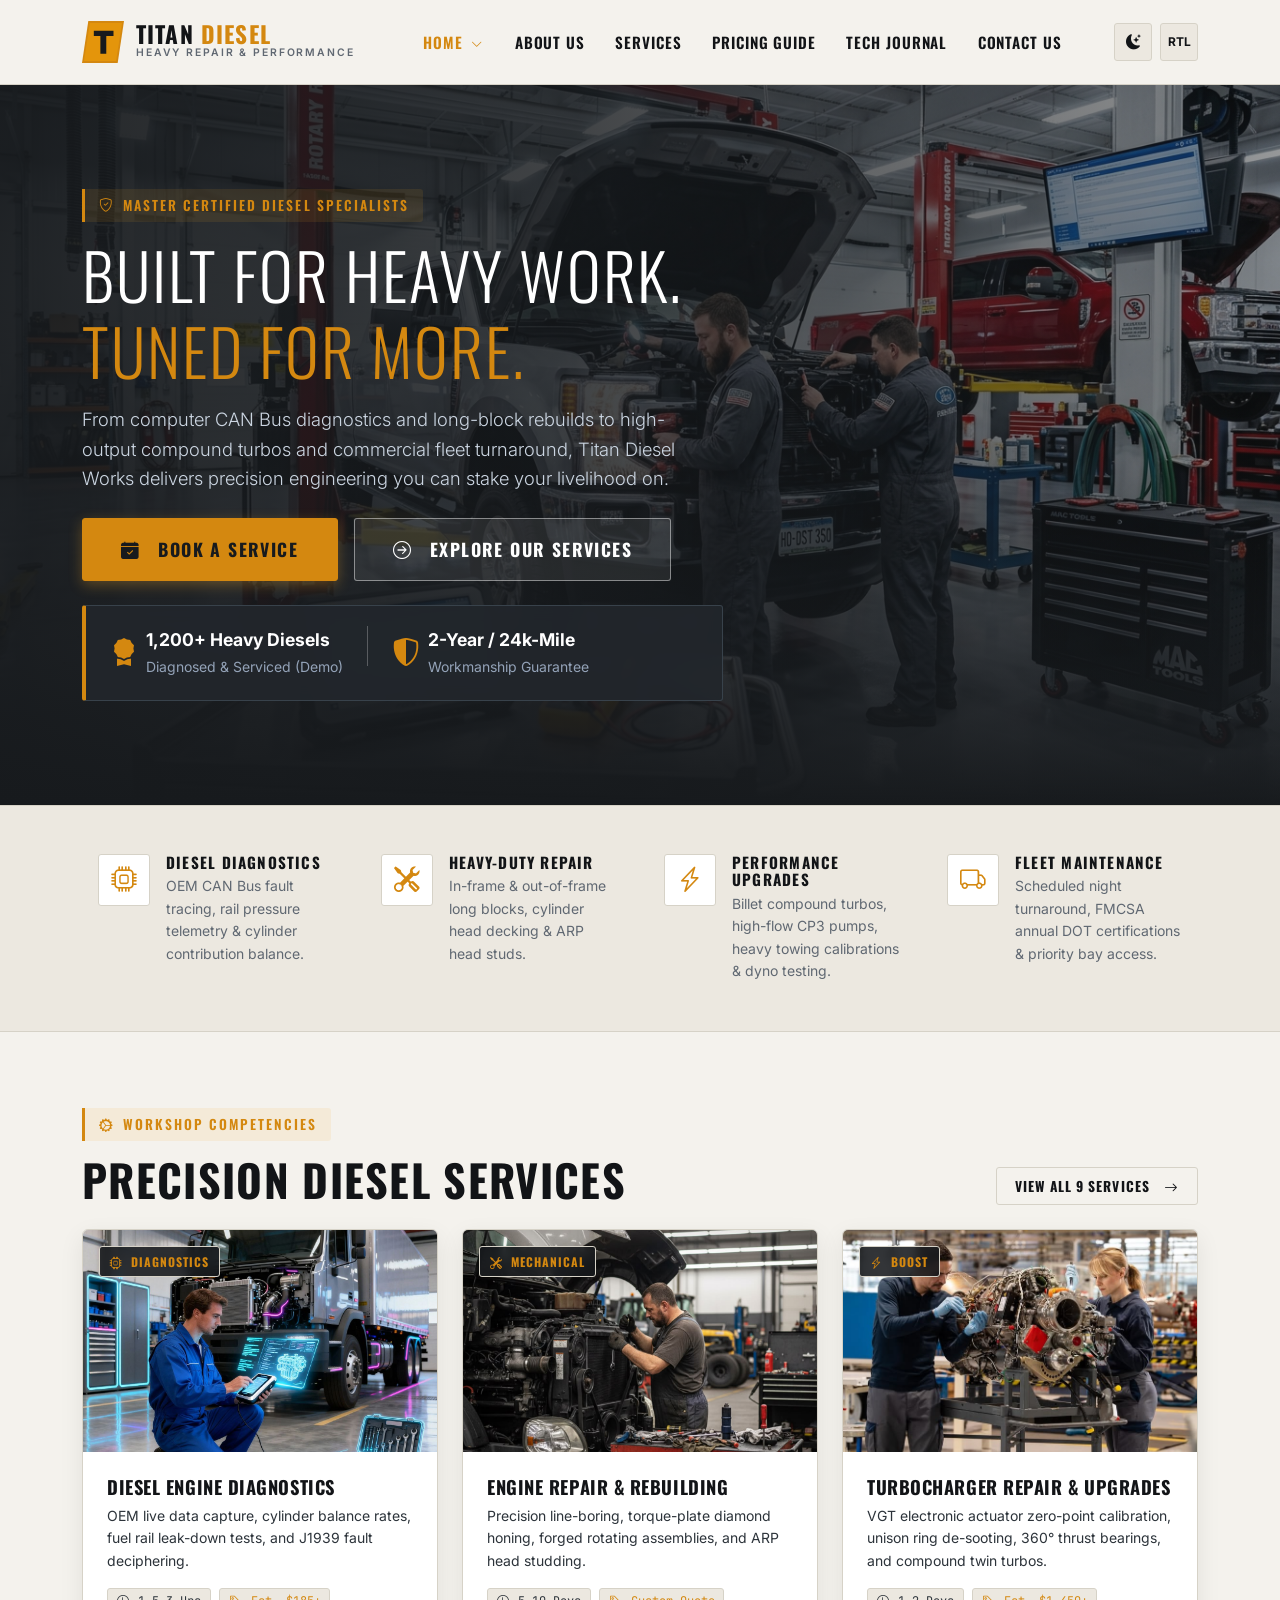
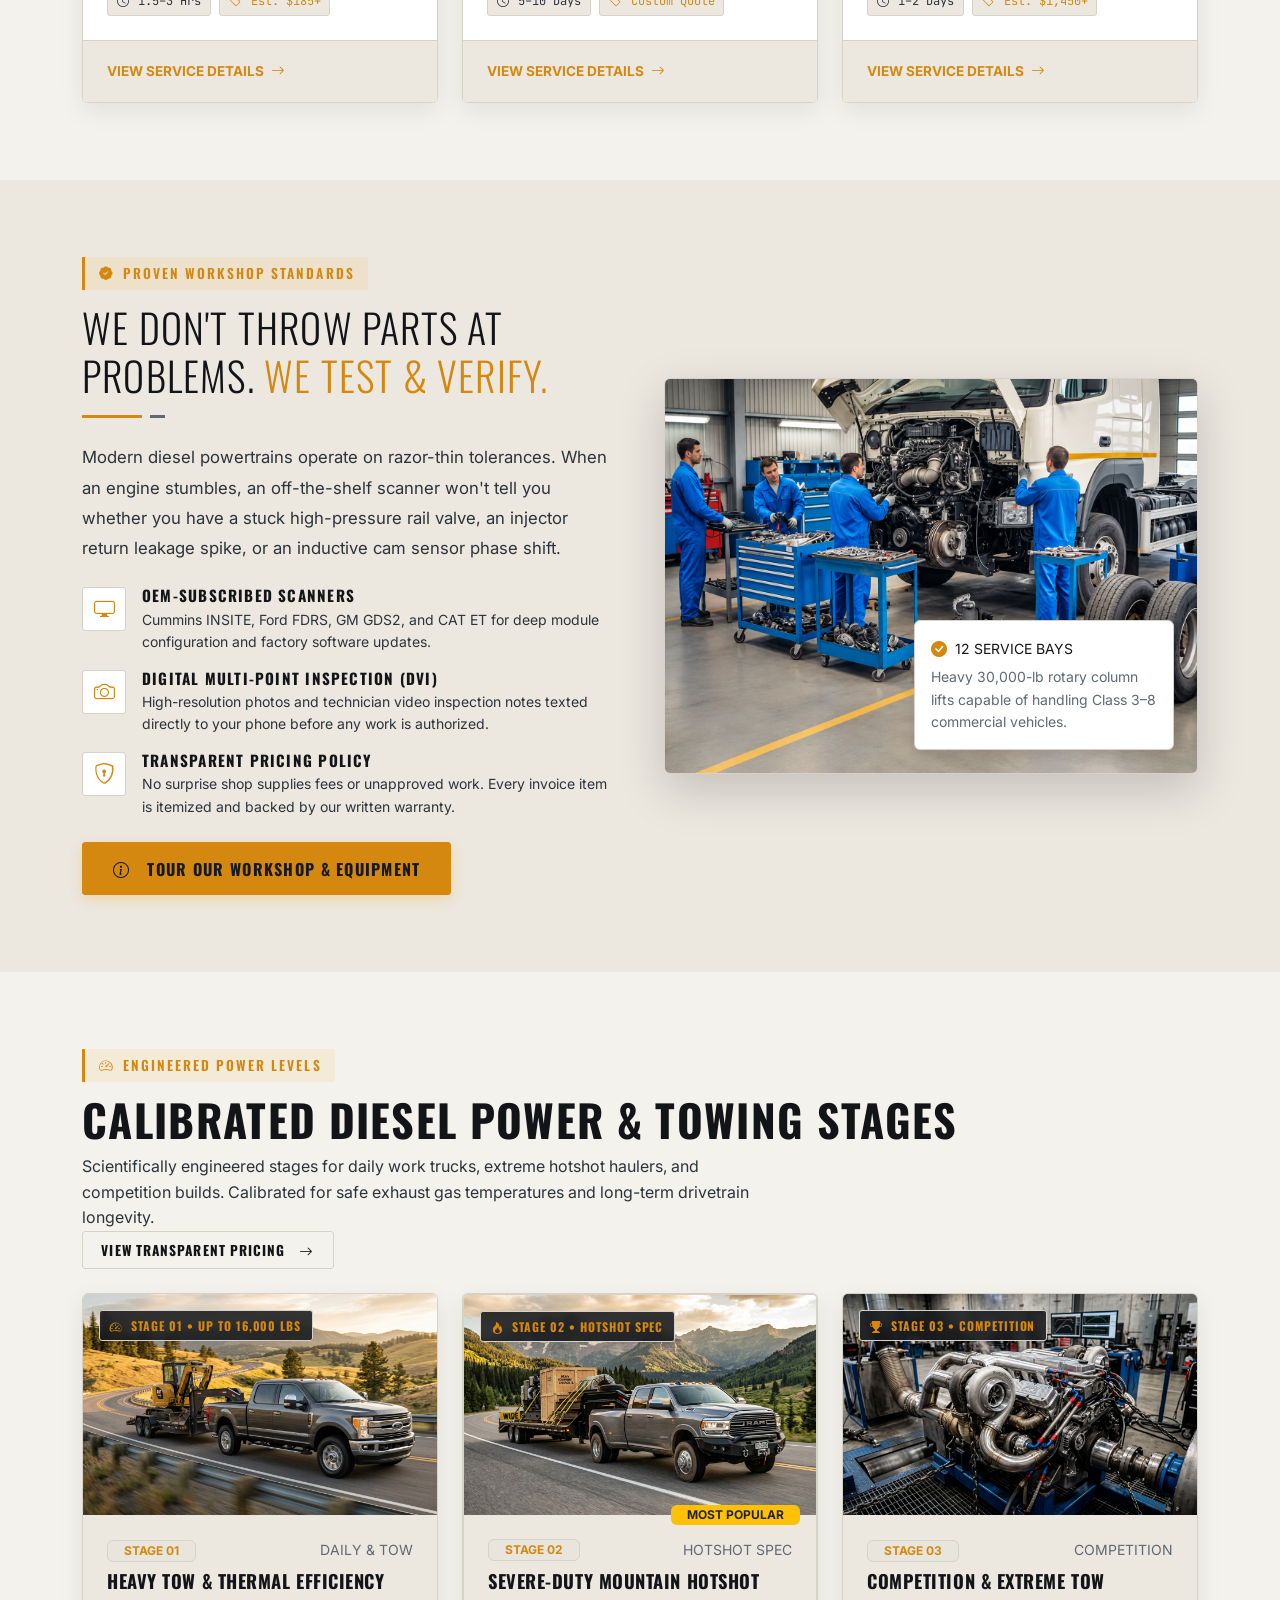
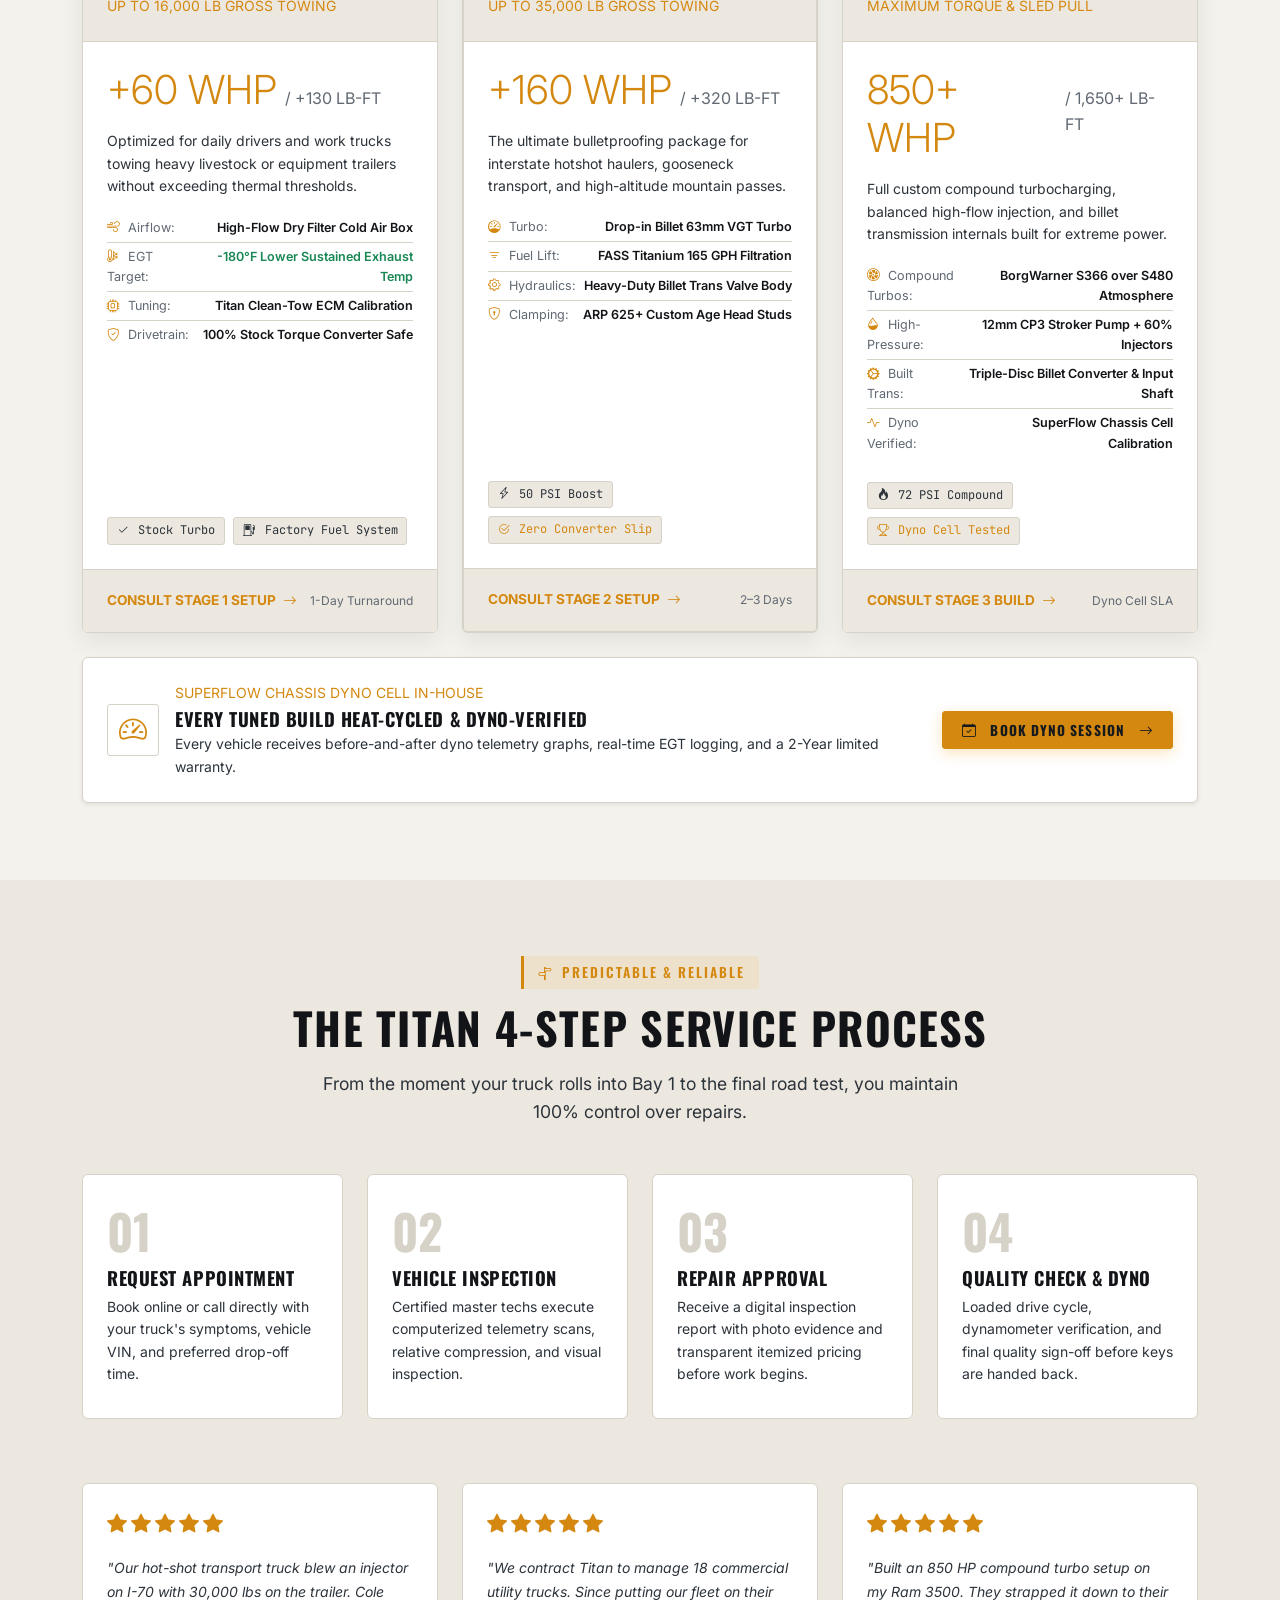
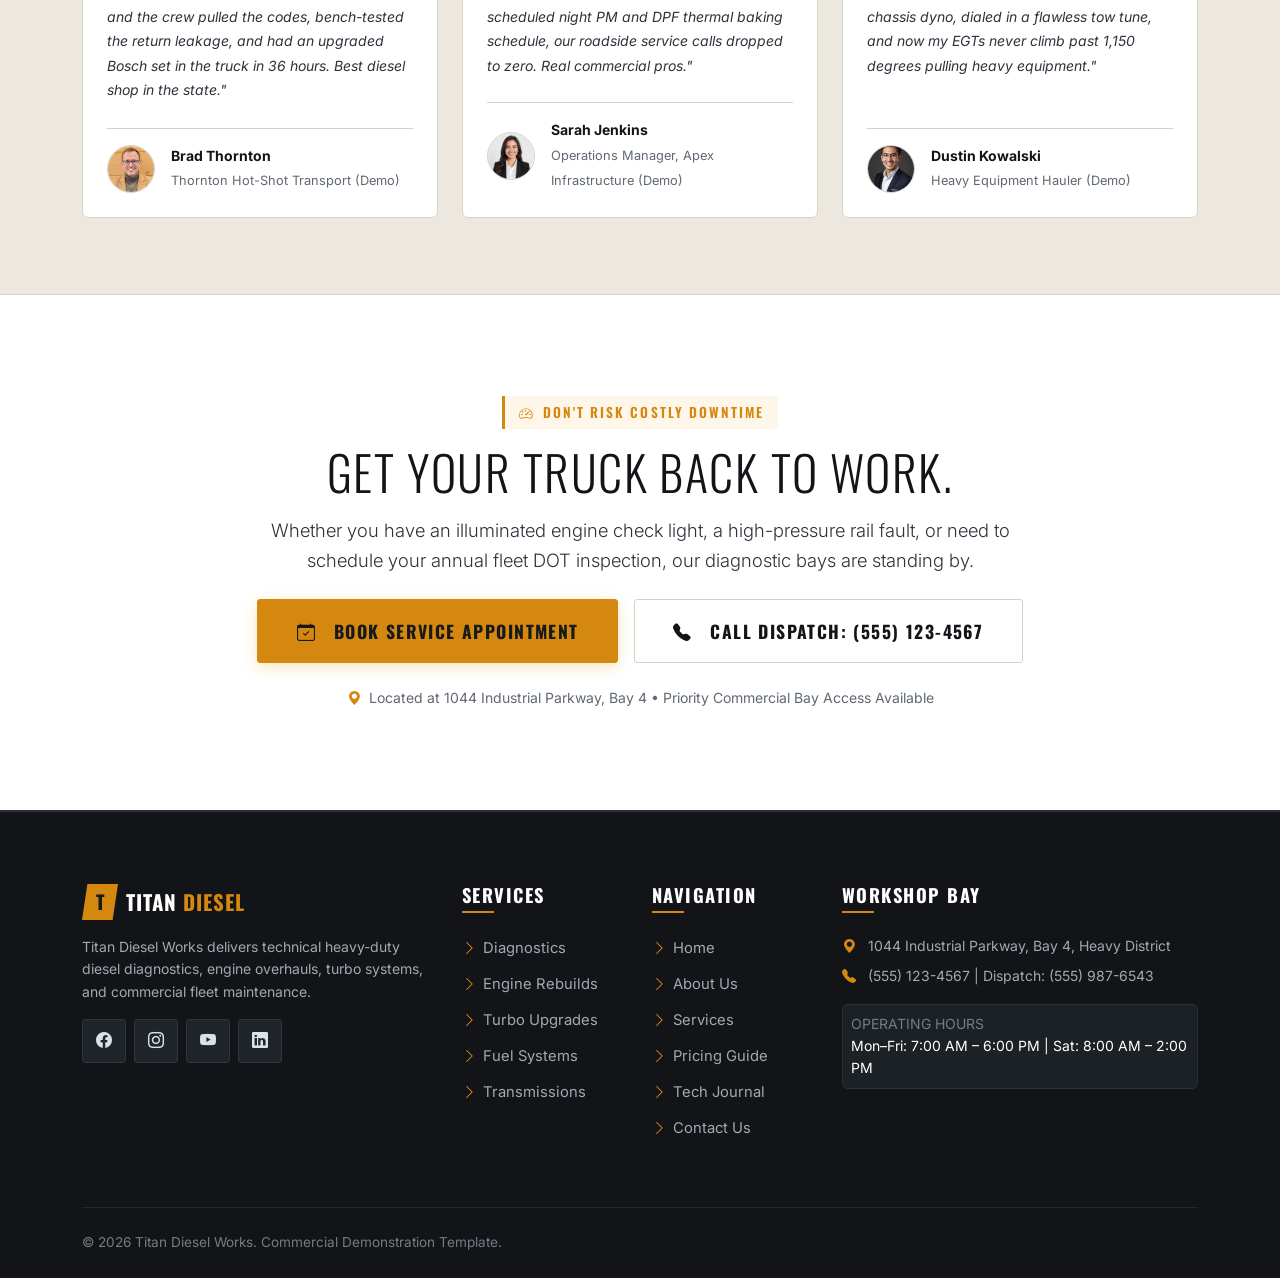
==== commit f7337673: "second commit" ====
--- a/index.html
+++ b/index.html
@@ -32,7 +32,7 @@
 
   <!-- Main Site Header -->
   <header class="site-header">
-    <nav class="navbar navbar-expand-lg navbar-dark py-3">
+    <nav class="navbar navbar-expand-xl navbar-dark py-3">
       <div class="container">
         <!-- Brand Identity -->
         <a class="navbar-brand" href="index.html">
@@ -53,9 +53,6 @@
               <span class="btn-label font-mono fw-bold" style="font-size: 0.75rem;">RTL</span>
             </button>
           </div>
-          <button type="button" class="btn btn-industrial-primary btn-industrial-sm d-none d-lg-inline-flex ms-2 btn-book-service" data-bs-toggle="modal" data-bs-target="#serviceBookingModal">
-            <i class="bi bi-calendar-check me-1"></i> Book a Service
-          </button>
           <button class="navbar-toggler border-secondary ms-1" type="button" data-bs-toggle="collapse" data-bs-target="#navbarTitanNav" aria-controls="navbarTitanNav" aria-expanded="false" aria-label="Toggle navigation">
             <span class="navbar-toggler-icon"></span>
           </button>
--- a/assets/css/responsive.css
+++ b/assets/css/responsive.css
@@ -42,6 +42,42 @@
   
   .pricing-rate {
     font-size: 2.6rem;
+  }
+}
+
+/* Keep the full desktop navigation from crowding at narrow laptop widths. */
+@media (min-width: 992px) and (max-width: 1199.98px) {
+  .navbar-collapse {
+    position: absolute;
+    top: calc(100% + 0.25rem);
+    right: max(1rem, calc((100vw - 960px) / 2));
+    width: min(360px, calc(100vw - 2rem));
+    max-height: calc(100dvh - 6rem);
+    overflow-y: auto;
+    background-color: var(--bg-secondary);
+    border: 1px solid var(--border-color);
+    border-radius: var(--radius-md);
+    padding: 1.5rem;
+    margin-top: 1rem;
+    box-shadow: var(--card-shadow);
+  }
+  .navbar-expand-xl .navbar-collapse:not(.show) { display: none !important; }
+  .navbar-expand-xl .navbar-collapse.show { display: block !important; }
+  .navbar-expand-xl .navbar-toggler { display: block; }
+  .navbar-expand-xl .navbar-nav .nav-link {
+    padding: 0.75rem 0 !important;
+    border-bottom: 1px solid var(--border-light);
+  }
+  .navbar-expand-xl .navbar-nav .nav-link.active::after { display: none; }
+  .navbar-expand-xl .navbar-nav .dropdown-menu {
+    position: static;
+    width: 100%;
+    min-width: 0;
+    border: none;
+    box-shadow: none;
+    background-color: var(--bg-surface);
+    padding: 0.5rem 1rem;
+    margin: 0.25rem 0 0.5rem;
   }
 }
 
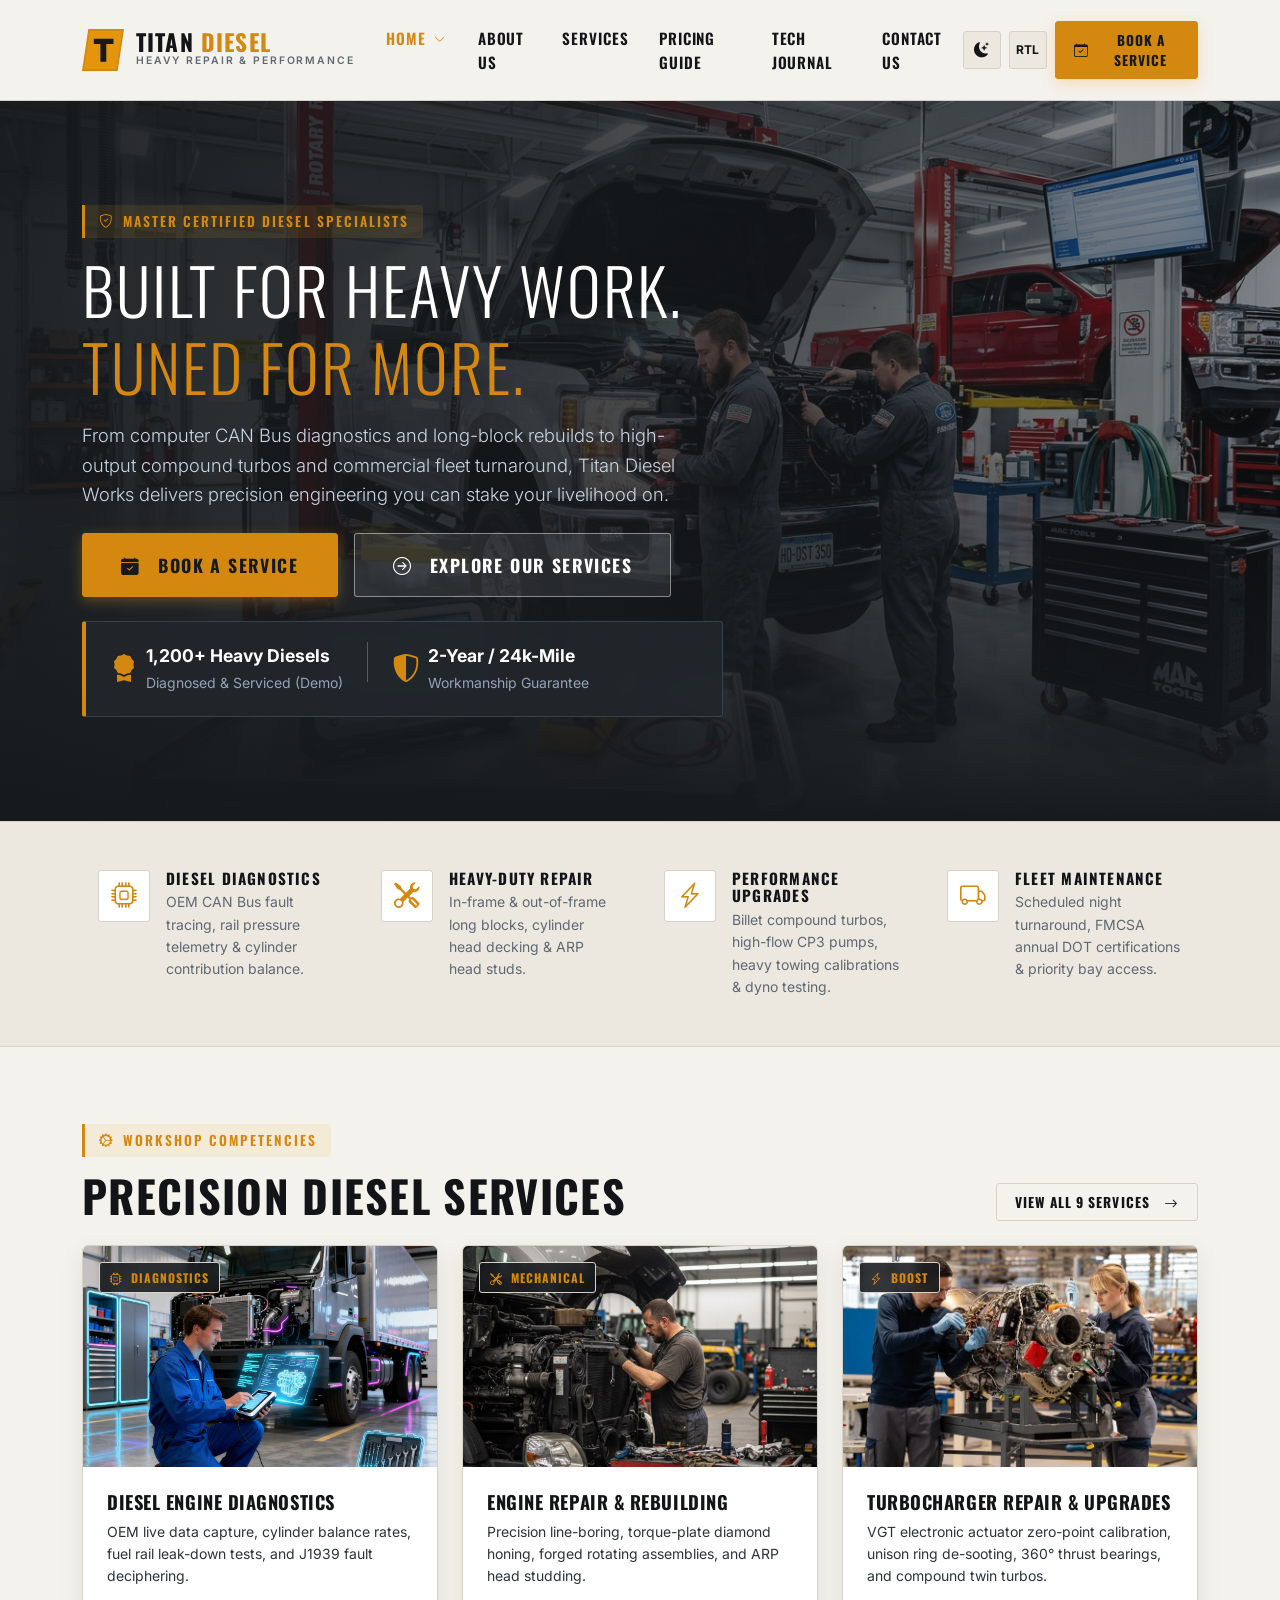
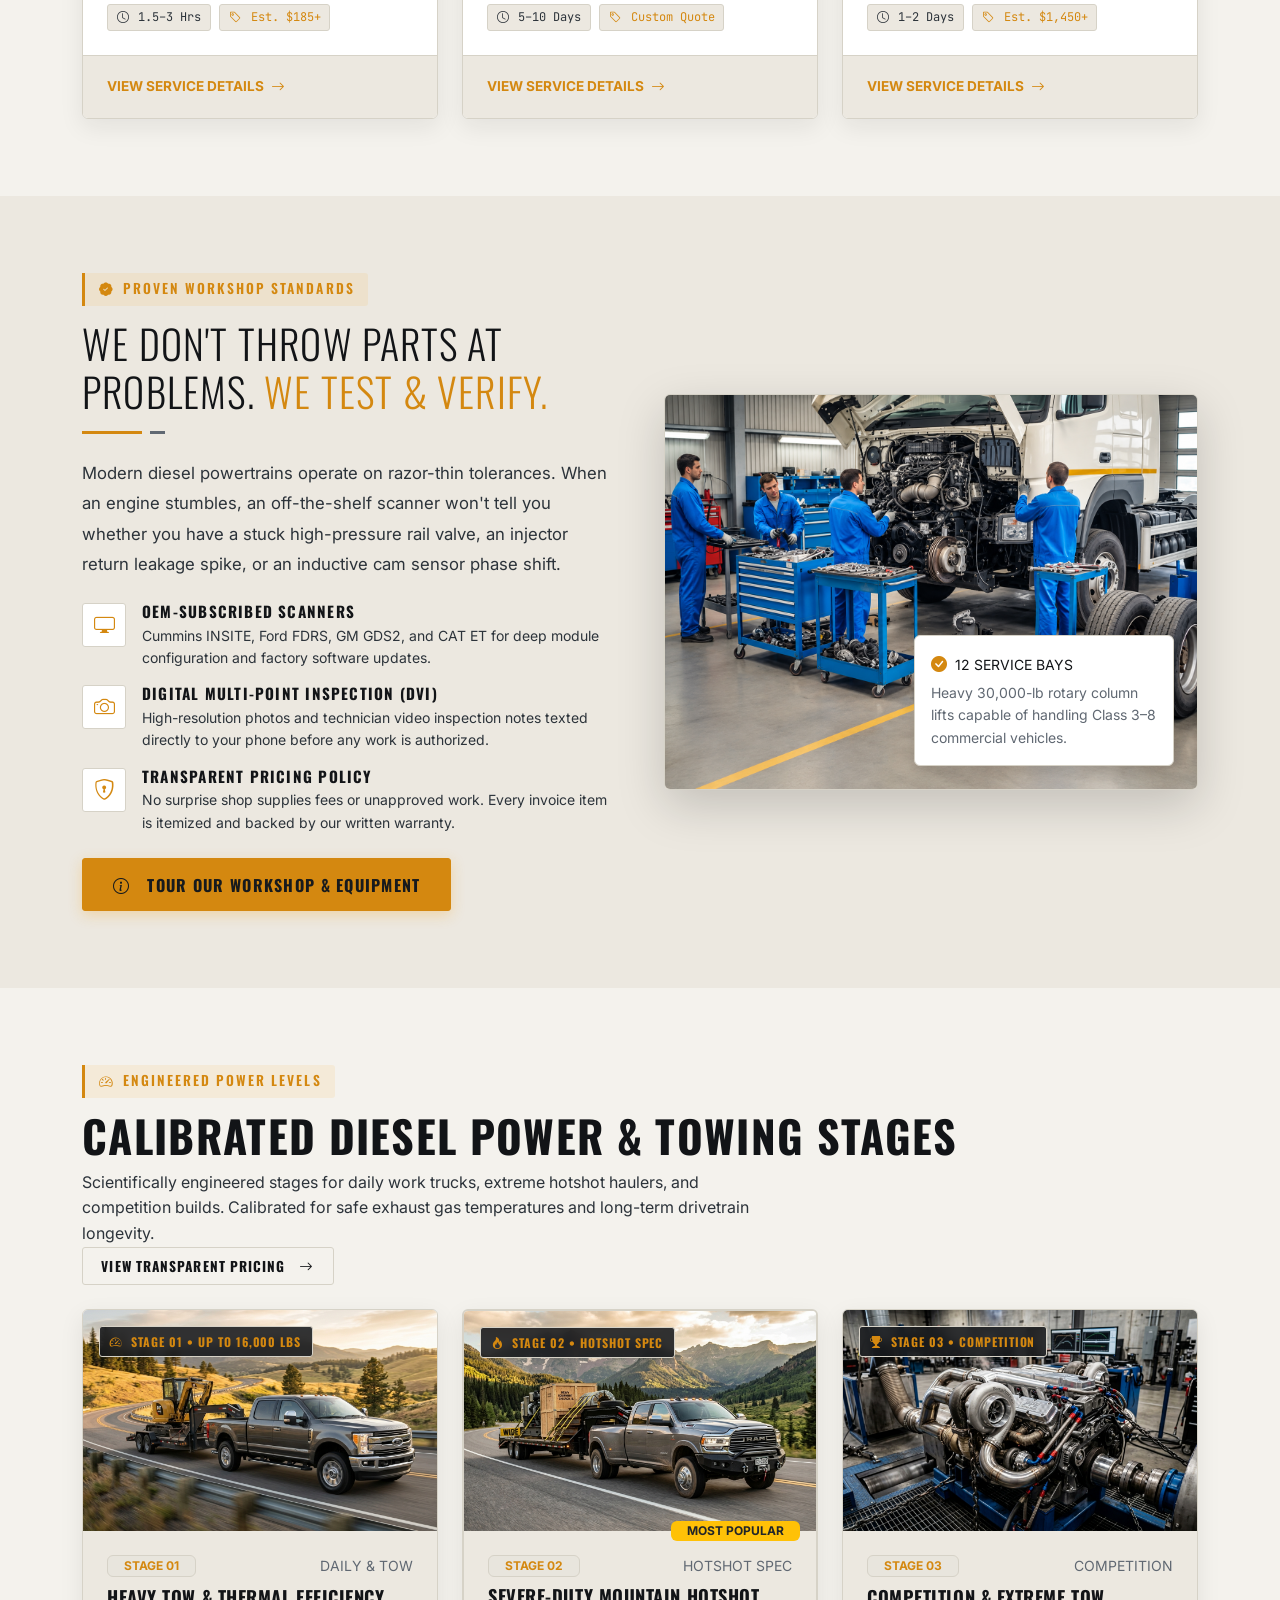
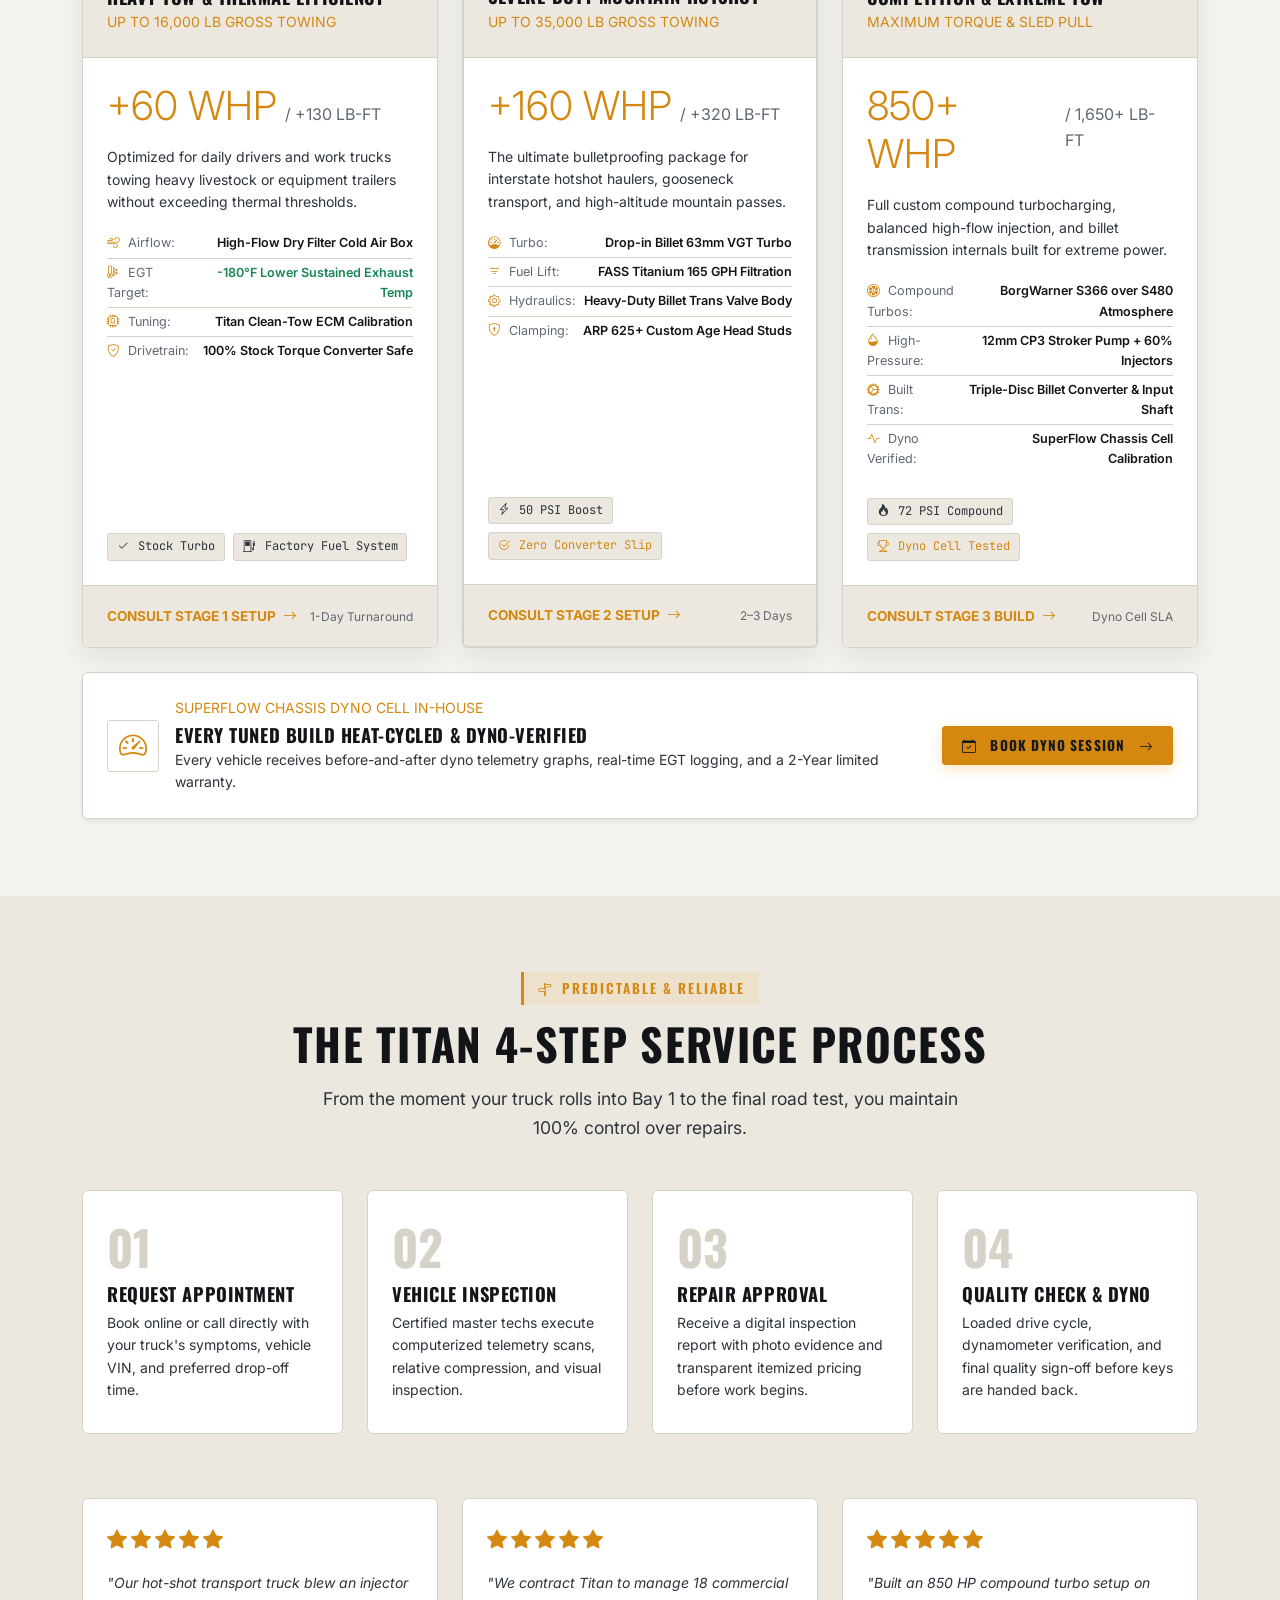
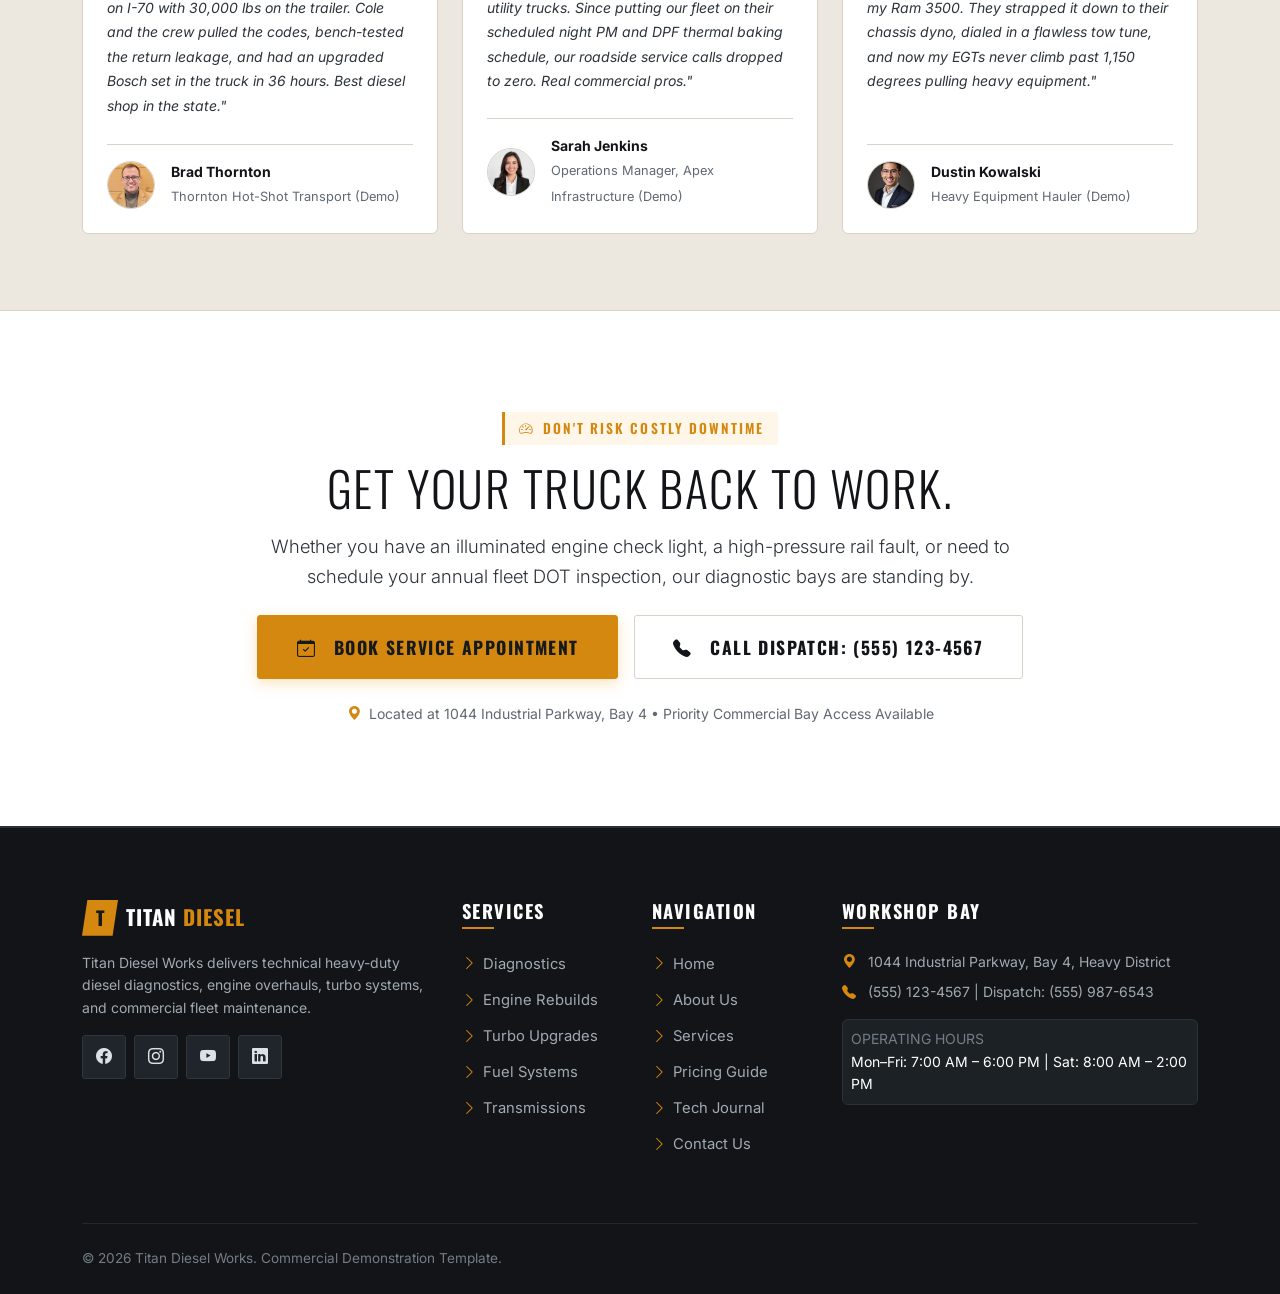
==== commit 36ebceea: "second commit1" ====
--- a/index.html
+++ b/index.html
@@ -53,6 +53,9 @@
               <span class="btn-label font-mono fw-bold" style="font-size: 0.75rem;">RTL</span>
             </button>
           </div>
+          <button type="button" class="btn btn-industrial-primary btn-industrial-sm d-none d-xl-inline-flex btn-book-service" data-bs-toggle="modal" data-bs-target="#serviceBookingModal">
+            <i class="bi bi-calendar-check me-1"></i> Book a Service
+          </button>
           <button class="navbar-toggler border-secondary ms-1" type="button" data-bs-toggle="collapse" data-bs-target="#navbarTitanNav" aria-controls="navbarTitanNav" aria-expanded="false" aria-label="Toggle navigation">
             <span class="navbar-toggler-icon"></span>
           </button>
